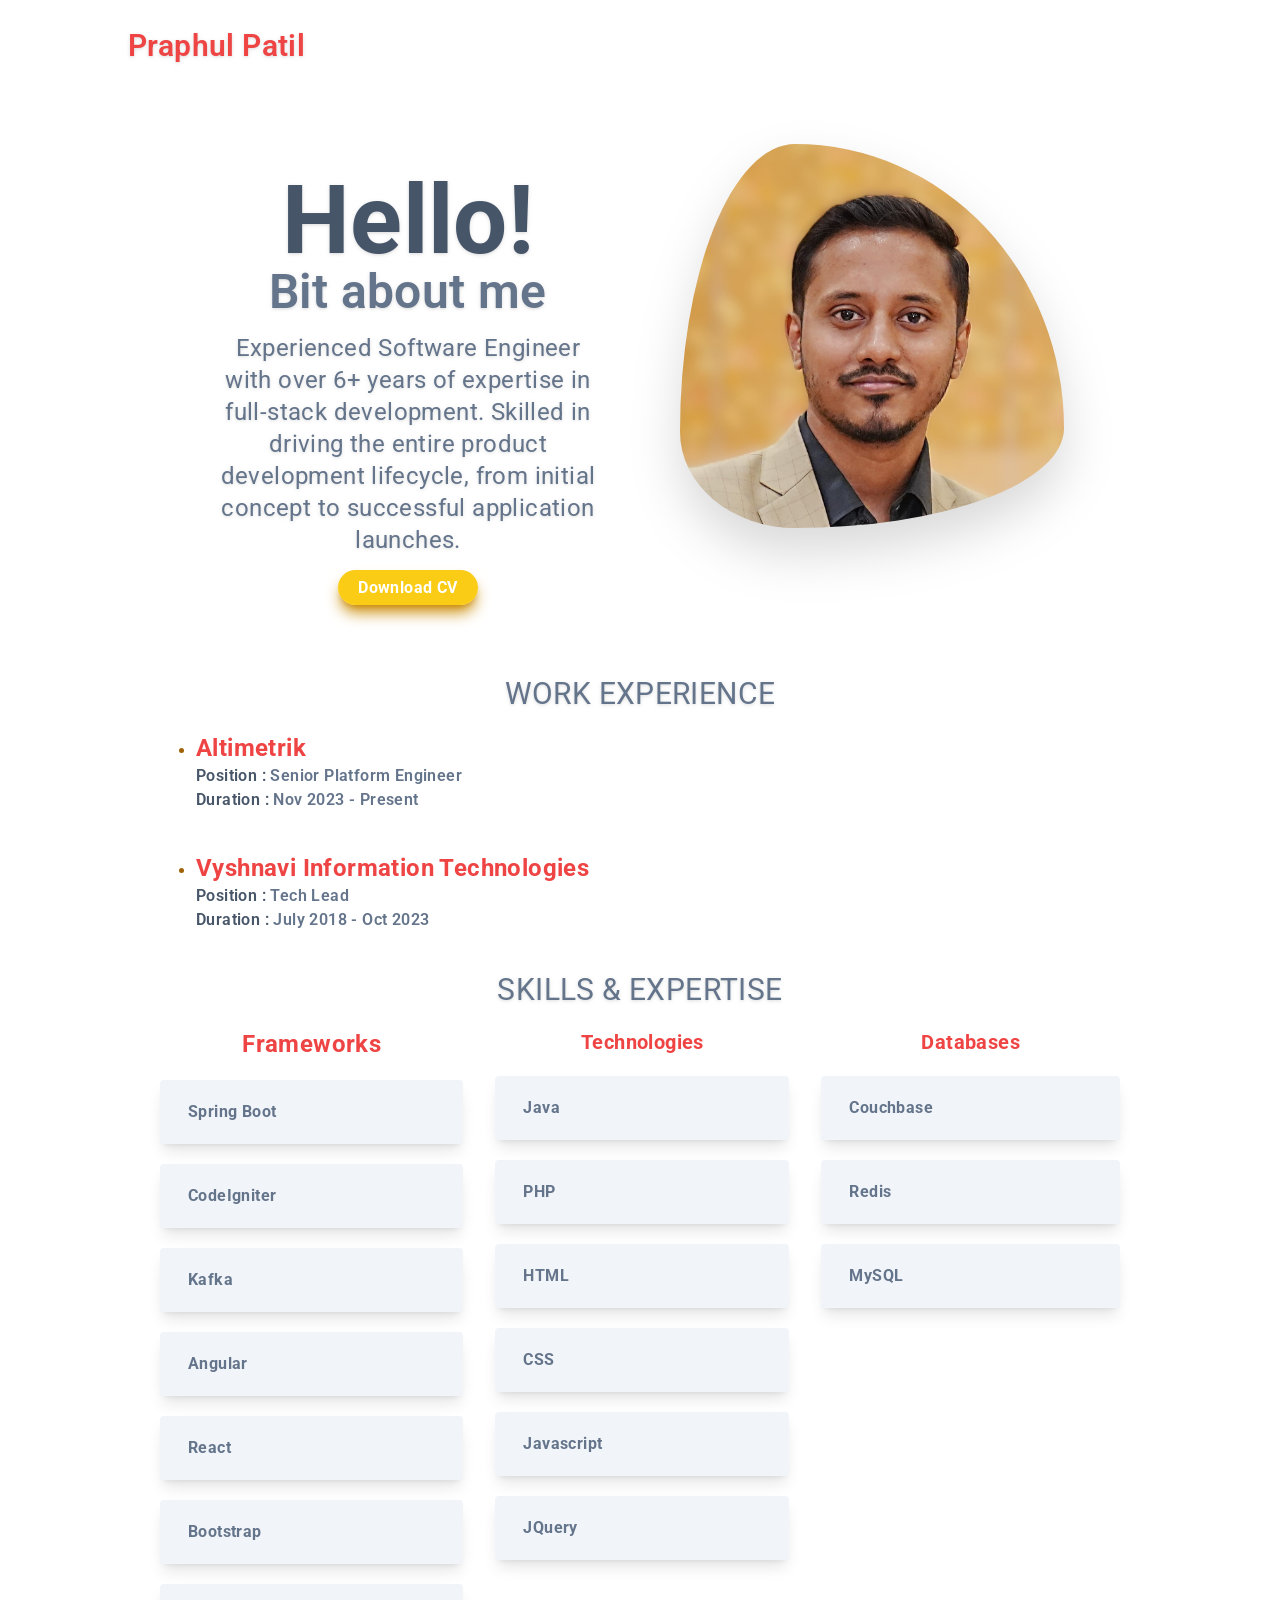
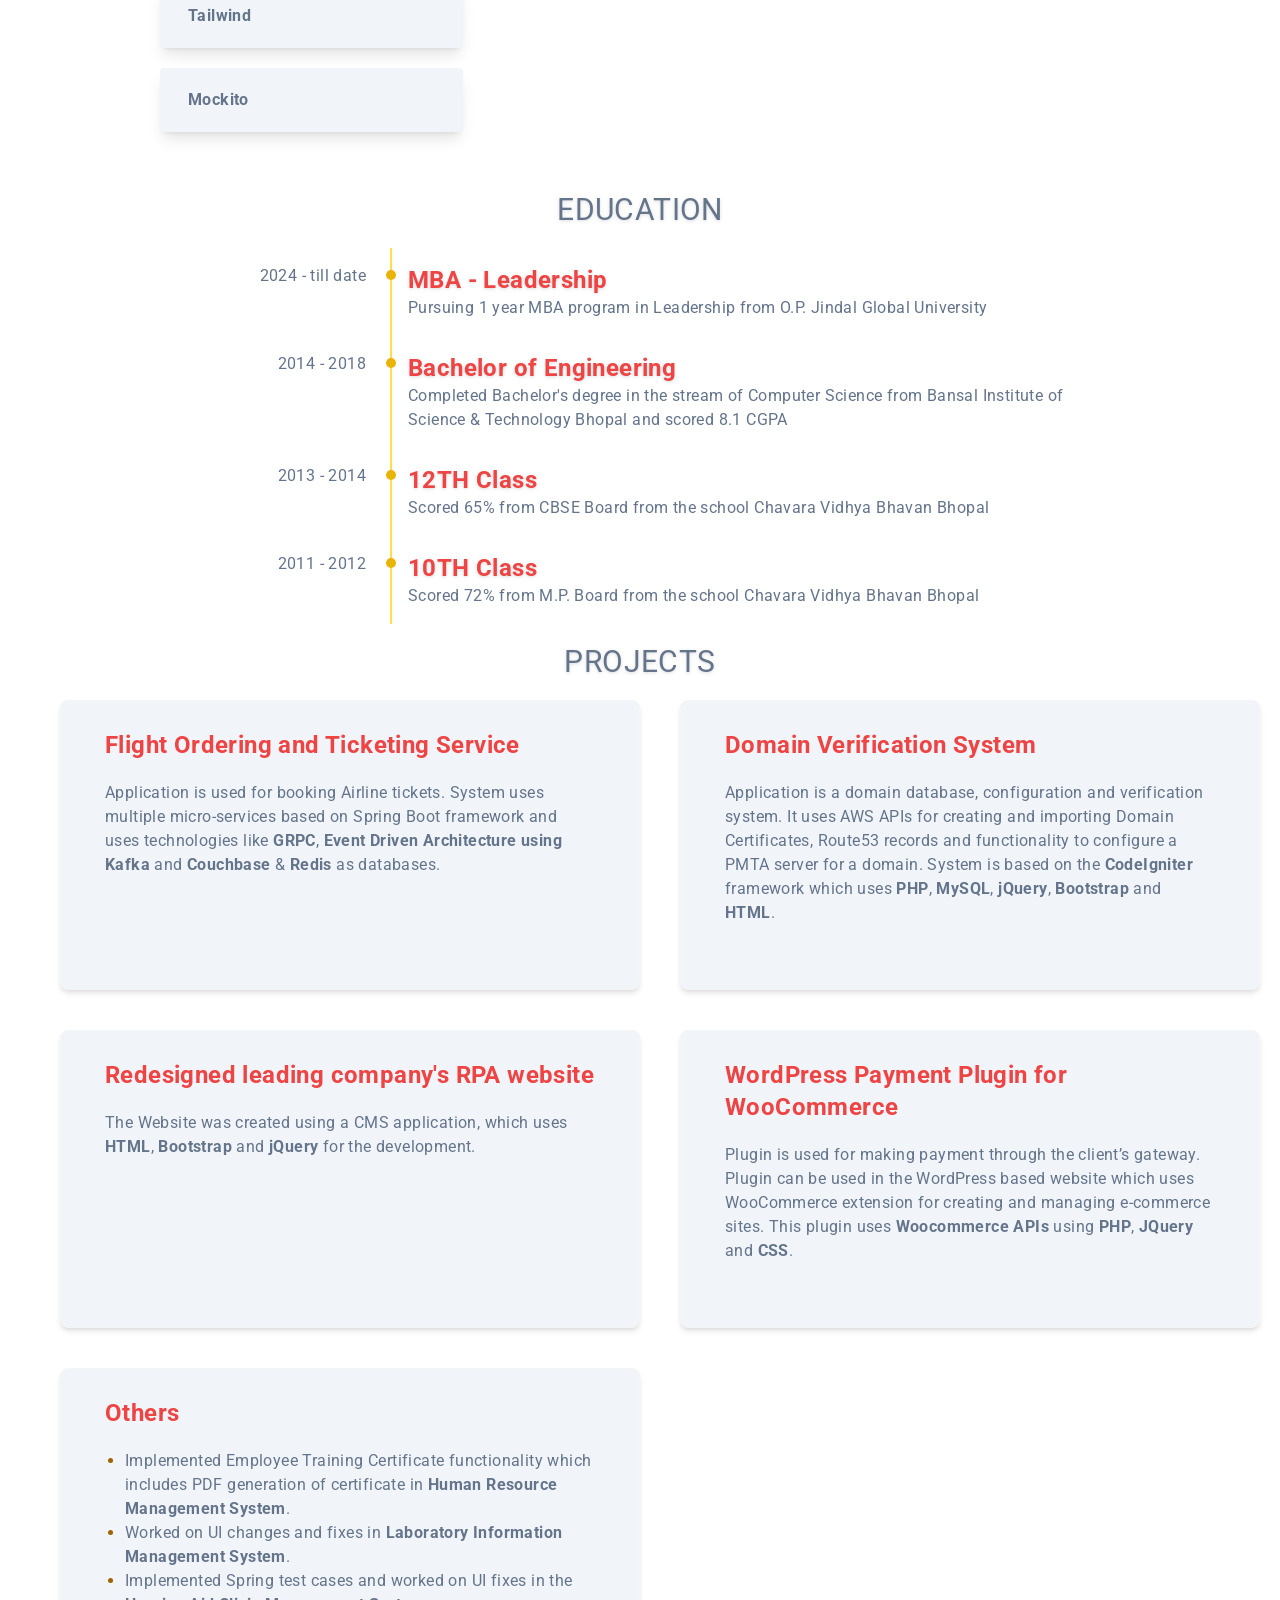
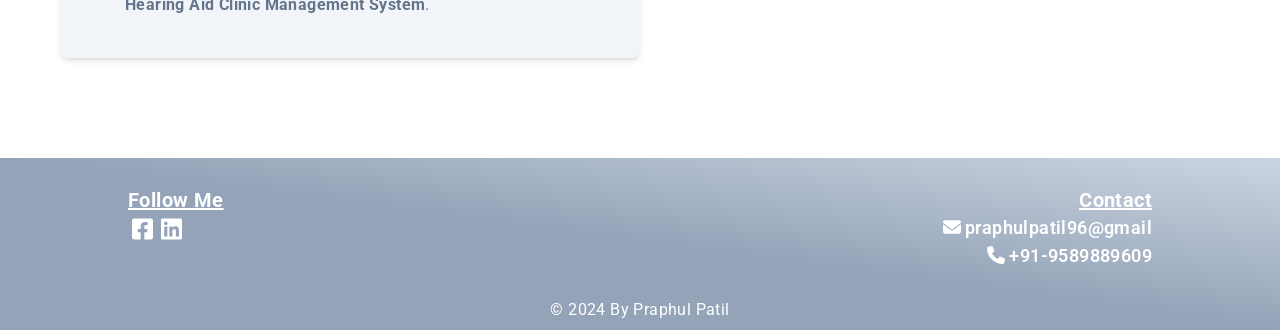
==== index.html @ b2ab025a "Fixed margin issue for mobile view" ====
<!doctype html><html lang="en"><head><meta charset="utf-8"/><link rel="icon" href="./favicon.png"/><meta name="viewport" content="width=device-width,initial-scale=1"/><meta name="theme-color" content="#000000"/><link rel="manifest" href="./manifest.json"/><title>Praphul Patil</title><script defer="defer" src="./static/js/main.c0ad62e7.js"></script><link href="./static/css/main.996a115e.css" rel="stylesheet"></head><body><noscript>You need to enable JavaScript to run this app.</noscript><div id="root"></div></body></html>
---- static/css/main.996a115e.css ----
@import url(https://fonts.googleapis.com/css2?family=Roboto&display=swap);
/*
! tailwindcss v3.0.24 | MIT License | https://tailwindcss.com
*/*,:after,:before{border:0 solid #e5e7eb;box-sizing:border-box}:after,:before{--tw-content:""}html{-webkit-text-size-adjust:100%;font-family:ui-sans-serif,system-ui,-apple-system,BlinkMacSystemFont,Segoe UI,Roboto,Helvetica Neue,Arial,Noto Sans,sans-serif,Apple Color Emoji,Segoe UI Emoji,Segoe UI Symbol,Noto Color Emoji;line-height:1.5;tab-size:4}body{line-height:inherit;margin:0}hr{border-top-width:1px;color:inherit;height:0}abbr:where([title]){-webkit-text-decoration:underline dotted;text-decoration:underline dotted}h1,h2,h3,h4,h5,h6{font-size:inherit;font-weight:inherit}a{color:inherit;text-decoration:inherit}b,strong{font-weight:bolder}code,kbd,pre,samp{font-family:ui-monospace,SFMono-Regular,Menlo,Monaco,Consolas,Liberation Mono,Courier New,monospace;font-size:1em}small{font-size:80%}sub,sup{font-size:75%;line-height:0;position:relative;vertical-align:baseline}sub{bottom:-.25em}sup{top:-.5em}table{border-collapse:collapse;border-color:inherit;text-indent:0}button,input,optgroup,select,textarea{color:inherit;font-family:inherit;font-size:100%;line-height:inherit;margin:0;padding:0}button,select{text-transform:none}[type=button],[type=reset],[type=submit],button{-webkit-appearance:button;background-color:transparent;background-image:none}:-moz-focusring{outline:auto}:-moz-ui-invalid{box-shadow:none}progress{vertical-align:baseline}::-webkit-inner-spin-button,::-webkit-outer-spin-button{height:auto}[type=search]{-webkit-appearance:textfield;outline-offset:-2px}::-webkit-search-decoration{-webkit-appearance:none}::-webkit-file-upload-button{-webkit-appearance:button;font:inherit}summary{display:list-item}blockquote,dd,dl,figure,h1,h2,h3,h4,h5,h6,hr,p,pre{margin:0}fieldset{margin:0}fieldset,legend{padding:0}menu,ol,ul{list-style:none;margin:0;padding:0}textarea{resize:vertical}input::-webkit-input-placeholder,textarea::-webkit-input-placeholder{color:#9ca3af;opacity:1}input:-ms-input-placeholder,textarea:-ms-input-placeholder{color:#9ca3af;opacity:1}input::placeholder,textarea::placeholder{color:#9ca3af;opacity:1}[role=button],button{cursor:pointer}:disabled{cursor:default}audio,canvas,embed,iframe,img,object,svg,video{display:block;vertical-align:middle}img,video{height:auto;max-width:100%}[hidden]{display:none}*,:after,:before{--tw-translate-x:0;--tw-translate-y:0;--tw-rotate:0;--tw-skew-x:0;--tw-skew-y:0;--tw-scale-x:1;--tw-scale-y:1;--tw-pan-x: ;--tw-pan-y: ;--tw-pinch-zoom: ;--tw-scroll-snap-strictness:proximity;--tw-ordinal: ;--tw-slashed-zero: ;--tw-numeric-figure: ;--tw-numeric-spacing: ;--tw-numeric-fraction: ;--tw-ring-inset: ;--tw-ring-offset-width:0px;--tw-ring-offset-color:#fff;--tw-ring-color:rgba(59,130,246,.5);--tw-ring-offset-shadow:0 0 #0000;--tw-ring-shadow:0 0 #0000;--tw-shadow:0 0 #0000;--tw-shadow-colored:0 0 #0000;--tw-blur: ;--tw-brightness: ;--tw-contrast: ;--tw-grayscale: ;--tw-hue-rotate: ;--tw-invert: ;--tw-saturate: ;--tw-sepia: ;--tw-drop-shadow: ;--tw-backdrop-blur: ;--tw-backdrop-brightness: ;--tw-backdrop-contrast: ;--tw-backdrop-grayscale: ;--tw-backdrop-hue-rotate: ;--tw-backdrop-invert: ;--tw-backdrop-opacity: ;--tw-backdrop-saturate: ;--tw-backdrop-sepia: }.card{--tw-drop-shadow:drop-shadow(0 10px 8px rgba(0,0,0,.04)) drop-shadow(0 4px 3px rgba(0,0,0,.1));-webkit-filter:var(--tw-blur) var(--tw-brightness) var(--tw-contrast) var(--tw-grayscale) var(--tw-hue-rotate) var(--tw-invert) var(--tw-saturate) var(--tw-sepia) var(--tw-drop-shadow);filter:var(--tw-blur) var(--tw-brightness) var(--tw-contrast) var(--tw-grayscale) var(--tw-hue-rotate) var(--tw-invert) var(--tw-saturate) var(--tw-sepia) var(--tw-drop-shadow);flex-grow:1;margin-bottom:1.25rem;margin-top:1.25rem;padding:2rem 2.5rem;transition-duration:.15s;transition-property:color,background-color,border-color,fill,stroke,opacity,box-shadow,-webkit-text-decoration-color,-webkit-transform,-webkit-filter,-webkit-backdrop-filter;transition-property:color,background-color,border-color,text-decoration-color,fill,stroke,opacity,box-shadow,transform,filter,backdrop-filter;transition-property:color,background-color,border-color,text-decoration-color,fill,stroke,opacity,box-shadow,transform,filter,backdrop-filter,-webkit-text-decoration-color,-webkit-transform,-webkit-filter,-webkit-backdrop-filter;transition-timing-function:cubic-bezier(.4,0,.2,1)}.card:hover{--tw-scale-x:1.02;--tw-scale-y:1.02;-webkit-transform:translate(var(--tw-translate-x),var(--tw-translate-y)) rotate(var(--tw-rotate)) skewX(var(--tw-skew-x)) skewY(var(--tw-skew-y)) scaleX(var(--tw-scale-x)) scaleY(var(--tw-scale-y));transform:translate(var(--tw-translate-x),var(--tw-translate-y)) rotate(var(--tw-rotate)) skewX(var(--tw-skew-x)) skewY(var(--tw-skew-y)) scaleX(var(--tw-scale-x)) scaleY(var(--tw-scale-y))}@media (min-width:768px){.card{margin-left:1.25rem;margin-right:1.25rem}}.card{border-radius:5%}.card-filled{--tw-gradient-from:#f97316;--tw-gradient-stops:var(--tw-gradient-from),var(--tw-gradient-to,rgba(249,115,22,0));--tw-gradient-to:#fed7aa;background-image:linear-gradient(to top right,var(--tw-gradient-stops))}@supports (color:rgb(0 0 0/0)){.card-filled{--tw-gradient-stops:var(--tw-gradient-from),#fb923c,var(--tw-gradient-to,rgba(251,146,60,0))}}.card .card-title{--tw-text-opacity:1;--tw-drop-shadow:drop-shadow(0 1px 2px rgba(0,0,0,.1)) drop-shadow(0 1px 1px rgba(0,0,0,.06));color:rgb(255 255 255/var(--tw-text-opacity));-webkit-filter:var(--tw-blur) var(--tw-brightness) var(--tw-contrast) var(--tw-grayscale) var(--tw-hue-rotate) var(--tw-invert) var(--tw-saturate) var(--tw-sepia) var(--tw-drop-shadow);filter:var(--tw-blur) var(--tw-brightness) var(--tw-contrast) var(--tw-grayscale) var(--tw-hue-rotate) var(--tw-invert) var(--tw-saturate) var(--tw-sepia) var(--tw-drop-shadow);font-size:1.5rem;line-height:2rem;padding-bottom:.5rem;padding-top:.5rem;text-align:center;-webkit-text-decoration-line:underline;text-decoration-line:underline}.progress{display:grid;grid-template-columns:repeat(3,minmax(0,1fr));margin-bottom:1rem;margin-top:1rem}.progress-bar-title{--tw-text-opacity:1;color:rgb(255 255 255/var(--tw-text-opacity));font-weight:600;grid-column:span 3/span 3}.progress-bar{--tw-bg-opacity:1;--tw-text-opacity:1;background-color:rgb(255 255 255/var(--tw-bg-opacity));color:rgb(255 237 213/var(--tw-text-opacity));grid-column:span 3/span 3}.progress-bar,.progress-bar .bar{border-radius:9999px;height:.25rem}.progress-bar .bar{--tw-bg-opacity:1;background-color:rgb(124 45 18/var(--tw-bg-opacity))}.project-card{--tw-border-opacity:1;--tw-bg-opacity:1;--tw-text-opacity:1;--tw-shadow:0 4px 6px -1px rgba(0,0,0,.1),0 2px 4px -2px rgba(0,0,0,.1);--tw-shadow-colored:0 4px 6px -1px var(--tw-shadow-color),0 2px 4px -2px var(--tw-shadow-color);background-color:rgb(241 245 249/var(--tw-bg-opacity));border-color:rgb(245 245 245/var(--tw-border-opacity));border-radius:.5rem;border-width:1px;box-shadow:0 0 #0000,0 0 #0000,var(--tw-shadow);box-shadow:var(--tw-ring-offset-shadow,0 0 #0000),var(--tw-ring-shadow,0 0 #0000),var(--tw-shadow);color:rgb(239 68 68/var(--tw-text-opacity));display:flex;flex-direction:column;margin:1.25rem 0;padding:1.75rem 1.75rem 2.5rem;width:100%}@media (min-width:768px){.project-card{margin:1.25rem;padding-left:2.75rem;padding-right:2.75rem}}.project-card .card-title{font-size:1.5rem;font-weight:700;line-height:2rem}ul{padding-left:1.25rem}.project-card .card-body{--tw-text-opacity:1;color:rgb(100 116 139/var(--tw-text-opacity));padding-top:1.25rem}.education-card{display:grid;grid-template-columns:repeat(4,minmax(0,1fr))}.education-card .education-duration{--tw-border-opacity:1;--tw-text-opacity:1;border-color:rgb(253 224 71/var(--tw-border-opacity));border-right-width:2px;color:rgb(100 116 139/var(--tw-text-opacity));display:flex;flex-direction:row;padding-bottom:1rem;padding-top:1rem;text-align:right}@media (min-width:768px){.education-card .education-duration{padding-left:1rem;padding-right:1rem}}.education-card .education-details{grid-column:span 3/span 3;padding:1rem}.education-card .education-duration .year{flex-grow:1}.education-card .education-duration .dot{--tw-bg-opacity:1;background-color:rgb(234 179 8/var(--tw-bg-opacity));border-radius:9999px;margin-left:1.25rem;margin-right:-6.5px;margin-top:.375rem}@media (min-width:768px){.education-card .education-duration .dot{margin-right:-22px}}.education-card .education-duration .dot{-webkit-animation:bg-scale-animation .8s linear infinite;animation:bg-scale-animation .8s linear infinite;max-height:10px;max-width:10px;min-height:10px;min-width:10px}.education-card .education-details .education-name{--tw-text-opacity:1;--tw-drop-shadow:drop-shadow(0 1px 2px rgba(0,0,0,.1)) drop-shadow(0 1px 1px rgba(0,0,0,.06));color:rgb(239 68 68/var(--tw-text-opacity));-webkit-filter:var(--tw-blur) var(--tw-brightness) var(--tw-contrast) var(--tw-grayscale) var(--tw-hue-rotate) var(--tw-invert) var(--tw-saturate) var(--tw-sepia) var(--tw-drop-shadow);filter:var(--tw-blur) var(--tw-brightness) var(--tw-contrast) var(--tw-grayscale) var(--tw-hue-rotate) var(--tw-invert) var(--tw-saturate) var(--tw-sepia) var(--tw-drop-shadow);font-size:1.5rem;font-weight:700;line-height:2rem}.education-card .education-details .education-description{--tw-text-opacity:1;color:rgb(100 116 139/var(--tw-text-opacity))}::marker{--tw-text-opacity:1;-webkit-animation:scale-animation .8s linear infinite;animation:scale-animation .8s linear infinite;color:rgb(161 98 7/var(--tw-text-opacity))}.bg-box-1{--tw-bg-opacity:1;--tw-blur:blur(4px);background-color:rgb(254 215 170/var(--tw-bg-opacity));border-radius:9999px;-webkit-filter:var(--tw-blur) var(--tw-brightness) var(--tw-contrast) var(--tw-grayscale) var(--tw-hue-rotate) var(--tw-invert) var(--tw-saturate) var(--tw-sepia) var(--tw-drop-shadow);filter:var(--tw-blur) var(--tw-brightness) var(--tw-contrast) var(--tw-grayscale) var(--tw-hue-rotate) var(--tw-invert) var(--tw-saturate) var(--tw-sepia) var(--tw-drop-shadow);position:absolute;top:24rem;z-index:-10}@media (min-width:768px){.bg-box-1{top:16rem}}.bg-box-1{-webkit-animation:bg-box-animation-horizontal 35s -5s infinite;animation:bg-box-animation-horizontal 35s -5s infinite;height:100px;left:10px;width:100px}.bg-box-2{--tw-bg-opacity:1;--tw-blur:blur(12px);background-color:rgb(254 215 170/var(--tw-bg-opacity));border-radius:9999px;-webkit-filter:var(--tw-blur) var(--tw-brightness) var(--tw-contrast) var(--tw-grayscale) var(--tw-hue-rotate) var(--tw-invert) var(--tw-saturate) var(--tw-sepia) var(--tw-drop-shadow);filter:var(--tw-blur) var(--tw-brightness) var(--tw-contrast) var(--tw-grayscale) var(--tw-hue-rotate) var(--tw-invert) var(--tw-saturate) var(--tw-sepia) var(--tw-drop-shadow);position:absolute;z-index:-10}@media (min-width:768px){.bg-box-2{top:16rem}}.bg-box-2{-webkit-animation:bg-box-animation-vertical 20s -5s infinite;animation:bg-box-animation-vertical 20s -5s infinite;height:200px;right:10px;top:200px;width:200px}.bg-box-3{--tw-bg-opacity:1;--tw-blur:blur(4px);-webkit-animation:bg-box-animation-horizontal 60s -10s infinite;animation:bg-box-animation-horizontal 60s -10s infinite;background-color:rgb(254 215 170/var(--tw-bg-opacity));border-radius:9999px;bottom:30px;-webkit-filter:var(--tw-blur) var(--tw-brightness) var(--tw-contrast) var(--tw-grayscale) var(--tw-hue-rotate) var(--tw-invert) var(--tw-saturate) var(--tw-sepia) var(--tw-drop-shadow);filter:var(--tw-blur) var(--tw-brightness) var(--tw-contrast) var(--tw-grayscale) var(--tw-hue-rotate) var(--tw-invert) var(--tw-saturate) var(--tw-sepia) var(--tw-drop-shadow);height:60px;left:10px;position:absolute;width:60px;z-index:-10}html{font-family:Roboto;letter-spacing:.025em}#home-image-box{-webkit-animation:image-box-animation 15s linear infinite;animation:image-box-animation 15s linear infinite;border-radius:30% 70% 70% 30%/75% 74% 26% 25%}@-webkit-keyframes image-box-animation{10%{border-radius:30% 70% 70% 30%/75% 74% 26% 25%}50%{border-radius:74% 26% 70% 30%/47% 46% 54% 53%}to{border-radius:30% 70% 70% 30%/75% 74% 26% 25%}}@keyframes image-box-animation{10%{border-radius:30% 70% 70% 30%/75% 74% 26% 25%}50%{border-radius:74% 26% 70% 30%/47% 46% 54% 53%}to{border-radius:30% 70% 70% 30%/75% 74% 26% 25%}}@-webkit-keyframes bg-box-animation-horizontal{10%{left:10px}50%{left:50%}to{left:10px}}@keyframes bg-box-animation-horizontal{10%{left:10px}50%{left:50%}to{left:10px}}@-webkit-keyframes bg-box-animation-vertical{10%{top:200px}50%{top:400px}to{top:200px}}@keyframes bg-box-animation-vertical{10%{top:200px}50%{top:400px}to{top:200px}}@-webkit-keyframes scale-animation{10%{--tw-text-opacity:1;color:rgb(254 240 138/var(--tw-text-opacity))}50%{--tw-text-opacity:1;color:rgb(161 98 7/var(--tw-text-opacity))}to{--tw-text-opacity:1;color:rgb(113 63 18/var(--tw-text-opacity))}}@keyframes scale-animation{10%{--tw-text-opacity:1;color:rgb(254 240 138/var(--tw-text-opacity))}50%{--tw-text-opacity:1;color:rgb(161 98 7/var(--tw-text-opacity))}to{--tw-text-opacity:1;color:rgb(113 63 18/var(--tw-text-opacity))}}@-webkit-keyframes bg-scale-animation{10%{--tw-bg-opacity:1;background-color:rgb(254 240 138/var(--tw-bg-opacity))}50%{--tw-bg-opacity:1;background-color:rgb(161 98 7/var(--tw-bg-opacity))}to{--tw-bg-opacity:1;background-color:rgb(113 63 18/var(--tw-bg-opacity))}}@keyframes bg-scale-animation{10%{--tw-bg-opacity:1;background-color:rgb(254 240 138/var(--tw-bg-opacity))}50%{--tw-bg-opacity:1;background-color:rgb(161 98 7/var(--tw-bg-opacity))}to{--tw-bg-opacity:1;background-color:rgb(113 63 18/var(--tw-bg-opacity))}}.loader{display:inline-block;height:60px;margin-right:15px;position:relative;width:60px}.loader div{-webkit-animation:loader 1s cubic-bezier(0,.2,.8,1) infinite;animation:loader 1s cubic-bezier(0,.2,.8,1) infinite;border-radius:50%;opacity:1;position:absolute}.loader div:nth-child(2){-webkit-animation-delay:-.5s;animation-delay:-.5s}@-webkit-keyframes loader{0%{height:0;left:36px;opacity:0;top:36px;width:0}4.9%{height:0;left:36px;opacity:0;top:36px;width:0}5%{height:0;left:36px;opacity:1;top:36px;width:0}to{height:72px;left:0;opacity:0;top:0;width:72px}}@keyframes loader{0%{height:0;left:36px;opacity:0;top:36px;width:0}4.9%{height:0;left:36px;opacity:0;top:36px;width:0}5%{height:0;left:36px;opacity:1;top:36px;width:0}to{height:72px;left:0;opacity:0;top:0;width:72px}}.absolute{position:absolute}.z-10{z-index:10}.order-first{order:-9999}.float-right{float:right}.my-5{margin-bottom:1.25rem;margin-top:1.25rem}.mx-auto{margin-left:auto;margin-right:auto}.mx-4{margin-left:1rem;margin-right:1rem}.mt-20{margin-top:5rem}.mb-5{margin-bottom:1.25rem}.mt-4{margin-top:1rem}.mt-5{margin-top:1.25rem}.mb-2{margin-bottom:.5rem}.mt-10{margin-top:2.5rem}.mt-1{margin-top:.25rem}.inline-block{display:inline-block}.flex{display:flex}.grid{display:grid}.hidden{display:none}.aspect-square{aspect-ratio:1/1}.h-screen{height:100vh}.h-6{height:1.5rem}.h-80{height:20rem}.min-h-screen{min-height:100vh}.w-screen{width:100vw}.w-full{width:100%}.w-6{width:1.5rem}.w-96{width:24rem}.grow{flex-grow:1}.list-disc{list-style-type:disc}.grid-cols-2{grid-template-columns:repeat(2,minmax(0,1fr))}.grid-cols-1{grid-template-columns:repeat(1,minmax(0,1fr))}.flex-col{flex-direction:column}.flex-wrap{flex-wrap:wrap}.justify-between{justify-content:space-between}.self-center{align-self:center}.justify-self-end{justify-self:end}.whitespace-nowrap{white-space:nowrap}.rounded-full{border-radius:9999px}.border-4{border-width:4px}.border-red-500{--tw-border-opacity:1;border-color:rgb(239 68 68/var(--tw-border-opacity))}.border-orange-500{--tw-border-opacity:1;border-color:rgb(249 115 22/var(--tw-border-opacity))}.bg-white{--tw-bg-opacity:1;background-color:rgb(255 255 255/var(--tw-bg-opacity))}.bg-yellow-400{--tw-bg-opacity:1;background-color:rgb(250 204 21/var(--tw-bg-opacity))}.bg-gradient-to-tr{background-image:linear-gradient(to top right,var(--tw-gradient-stops))}.from-slate-400{--tw-gradient-from:#94a3b8;--tw-gradient-stops:var(--tw-gradient-from),var(--tw-gradient-to,rgba(148,163,184,0))}.from-orange-400{--tw-gradient-from:#fb923c;--tw-gradient-stops:var(--tw-gradient-from),var(--tw-gradient-to,rgba(251,146,60,0))}.via-slate-400{--tw-gradient-stops:var(--tw-gradient-from),#94a3b8,var(--tw-gradient-to,rgba(148,163,184,0))}.via-orange-300{--tw-gradient-stops:var(--tw-gradient-from),#fdba74,var(--tw-gradient-to,hsla(31,97%,72%,0))}.to-slate-300{--tw-gradient-to:#cbd5e1}.to-orange-100{--tw-gradient-to:#ffedd5}.px-10{padding-left:2.5rem;padding-right:2.5rem}.py-7{padding-bottom:1.75rem;padding-top:1.75rem}.px-1{padding-left:.25rem;padding-right:.25rem}.py-12{padding-bottom:3rem;padding-top:3rem}.py-2{padding-bottom:.5rem;padding-top:.5rem}.px-5{padding-left:1.25rem;padding-right:1.25rem}.px-16{padding-left:4rem;padding-right:4rem}.pt-24{padding-top:6rem}.pt-40{padding-top:10rem}.pb-2{padding-bottom:.5rem}.text-center{text-align:center}.text-right{text-align:right}.text-5xl{font-size:3rem;line-height:1}.text-xl{font-size:1.25rem}.text-lg,.text-xl{line-height:1.75rem}.text-lg{font-size:1.125rem}.text-2xl{font-size:1.5rem;line-height:2rem}.text-3xl{font-size:1.875rem;line-height:2.25rem}.text-7xl{font-size:4.5rem;line-height:1}.font-bold{font-weight:700}.font-semibold{font-weight:600}.text-red-500{--tw-text-opacity:1;color:rgb(239 68 68/var(--tw-text-opacity))}.text-white{--tw-text-opacity:1;color:rgb(255 255 255/var(--tw-text-opacity))}.text-slate-600{--tw-text-opacity:1;color:rgb(71 85 105/var(--tw-text-opacity))}.text-slate-500{--tw-text-opacity:1;color:rgb(100 116 139/var(--tw-text-opacity))}.text-orange-500{--tw-text-opacity:1;color:rgb(249 115 22/var(--tw-text-opacity))}.text-yellow-400{--tw-text-opacity:1;color:rgb(250 204 21/var(--tw-text-opacity))}.underline{-webkit-text-decoration-line:underline;text-decoration-line:underline}.shadow-lg{--tw-shadow:0 10px 15px -3px rgba(0,0,0,.1),0 4px 6px -4px rgba(0,0,0,.1);--tw-shadow-colored:0 10px 15px -3px var(--tw-shadow-color),0 4px 6px -4px var(--tw-shadow-color);box-shadow:0 0 #0000,0 0 #0000,var(--tw-shadow);box-shadow:var(--tw-ring-offset-shadow,0 0 #0000),var(--tw-ring-shadow,0 0 #0000),var(--tw-shadow)}.shadow-yellow-600{--tw-shadow-color:#ca8a04;--tw-shadow:var(--tw-shadow-colored)}.drop-shadow{--tw-drop-shadow:drop-shadow(0 1px 2px rgba(0,0,0,.1)) drop-shadow(0 1px 1px rgba(0,0,0,.06))}.drop-shadow,.drop-shadow-2xl{-webkit-filter:var(--tw-blur) var(--tw-brightness) var(--tw-contrast) var(--tw-grayscale) var(--tw-hue-rotate) var(--tw-invert) var(--tw-saturate) var(--tw-sepia) var(--tw-drop-shadow);filter:var(--tw-blur) var(--tw-brightness) var(--tw-contrast) var(--tw-grayscale) var(--tw-hue-rotate) var(--tw-invert) var(--tw-saturate) var(--tw-sepia) var(--tw-drop-shadow)}.drop-shadow-2xl{--tw-drop-shadow:drop-shadow(0 25px 25px rgba(0,0,0,.15))}.expertise{--tw-bg-opacity:1;--tw-text-opacity:1;--tw-shadow:0 10px 15px -3px rgba(0,0,0,.1),0 4px 6px -4px rgba(0,0,0,.1);--tw-shadow-colored:0 10px 15px -3px var(--tw-shadow-color),0 4px 6px -4px var(--tw-shadow-color);background-color:rgb(241 245 249/var(--tw-bg-opacity));border-radius:.25rem;box-shadow:0 0 #0000,0 0 #0000,var(--tw-shadow);box-shadow:var(--tw-ring-offset-shadow,0 0 #0000),var(--tw-ring-shadow,0 0 #0000),var(--tw-shadow);color:rgb(100 116 139/var(--tw-text-opacity));font-weight:700;margin-bottom:1.25rem;margin-top:1.25rem;padding:1.25rem 1.75rem;transition-duration:.1s;transition-property:color,background-color,border-color,fill,stroke,opacity,box-shadow,-webkit-text-decoration-color,-webkit-transform,-webkit-filter,-webkit-backdrop-filter;transition-property:color,background-color,border-color,text-decoration-color,fill,stroke,opacity,box-shadow,transform,filter,backdrop-filter;transition-property:color,background-color,border-color,text-decoration-color,fill,stroke,opacity,box-shadow,transform,filter,backdrop-filter,-webkit-text-decoration-color,-webkit-transform,-webkit-filter,-webkit-backdrop-filter;transition-timing-function:cubic-bezier(.4,0,.2,1);width:100%}.expertise:hover{--tw-scale-x:1.02;--tw-scale-y:1.02}.expertise:hover,.hover\:scale-95:hover{-webkit-transform:translate(var(--tw-translate-x),var(--tw-translate-y)) rotate(var(--tw-rotate)) skewX(var(--tw-skew-x)) skewY(var(--tw-skew-y)) scaleX(var(--tw-scale-x)) scaleY(var(--tw-scale-y));transform:translate(var(--tw-translate-x),var(--tw-translate-y)) rotate(var(--tw-rotate)) skewX(var(--tw-skew-x)) skewY(var(--tw-skew-y)) scaleX(var(--tw-scale-x)) scaleY(var(--tw-scale-y))}.hover\:scale-95:hover{--tw-scale-x:.95;--tw-scale-y:.95}.hover\:bg-yellow-300:hover{--tw-bg-opacity:1;background-color:rgb(253 224 71/var(--tw-bg-opacity))}.hover\:shadow-md:hover{--tw-shadow:0 4px 6px -1px rgba(0,0,0,.1),0 2px 4px -2px rgba(0,0,0,.1);--tw-shadow-colored:0 4px 6px -1px var(--tw-shadow-color),0 2px 4px -2px var(--tw-shadow-color);box-shadow:0 0 #0000,0 0 #0000,var(--tw-shadow);box-shadow:var(--tw-ring-offset-shadow,0 0 #0000),var(--tw-ring-shadow,0 0 #0000),var(--tw-shadow)}@media (min-width:768px){.md\:order-last{order:9999}.md\:mx-4{margin-left:1rem;margin-right:1rem}.md\:mb-0{margin-bottom:0}.md\:flex{display:flex}.md\:hidden{display:none}.md\:h-96{height:24rem}.md\:w-96{width:24rem}.md\:grid-cols-2{grid-template-columns:repeat(2,minmax(0,1fr))}.md\:flex-row{flex-direction:row}.md\:bg-transparent{background-color:transparent}.md\:px-32{padding-left:8rem;padding-right:8rem}.md\:px-10{padding-left:2.5rem;padding-right:2.5rem}.md\:px-44{padding-left:11rem;padding-right:11rem}.md\:px-36{padding-left:9rem;padding-right:9rem}.md\:text-left{text-align:left}.md\:text-right{text-align:right}.md\:text-7xl{font-size:4.5rem;line-height:1}.md\:text-8xl{font-size:6rem;line-height:1}.md\:text-2xl{font-size:1.5rem;line-height:2rem}}@media (min-width:1024px){.lg\:grid-cols-2{grid-template-columns:repeat(2,minmax(0,1fr))}.lg\:flex-row{flex-direction:row}.lg\:gap-x-10{-webkit-column-gap:2.5rem;column-gap:2.5rem}.lg\:px-44{padding-left:11rem;padding-right:11rem}}
/*# sourceMappingURL=main.996a115e.css.map*/
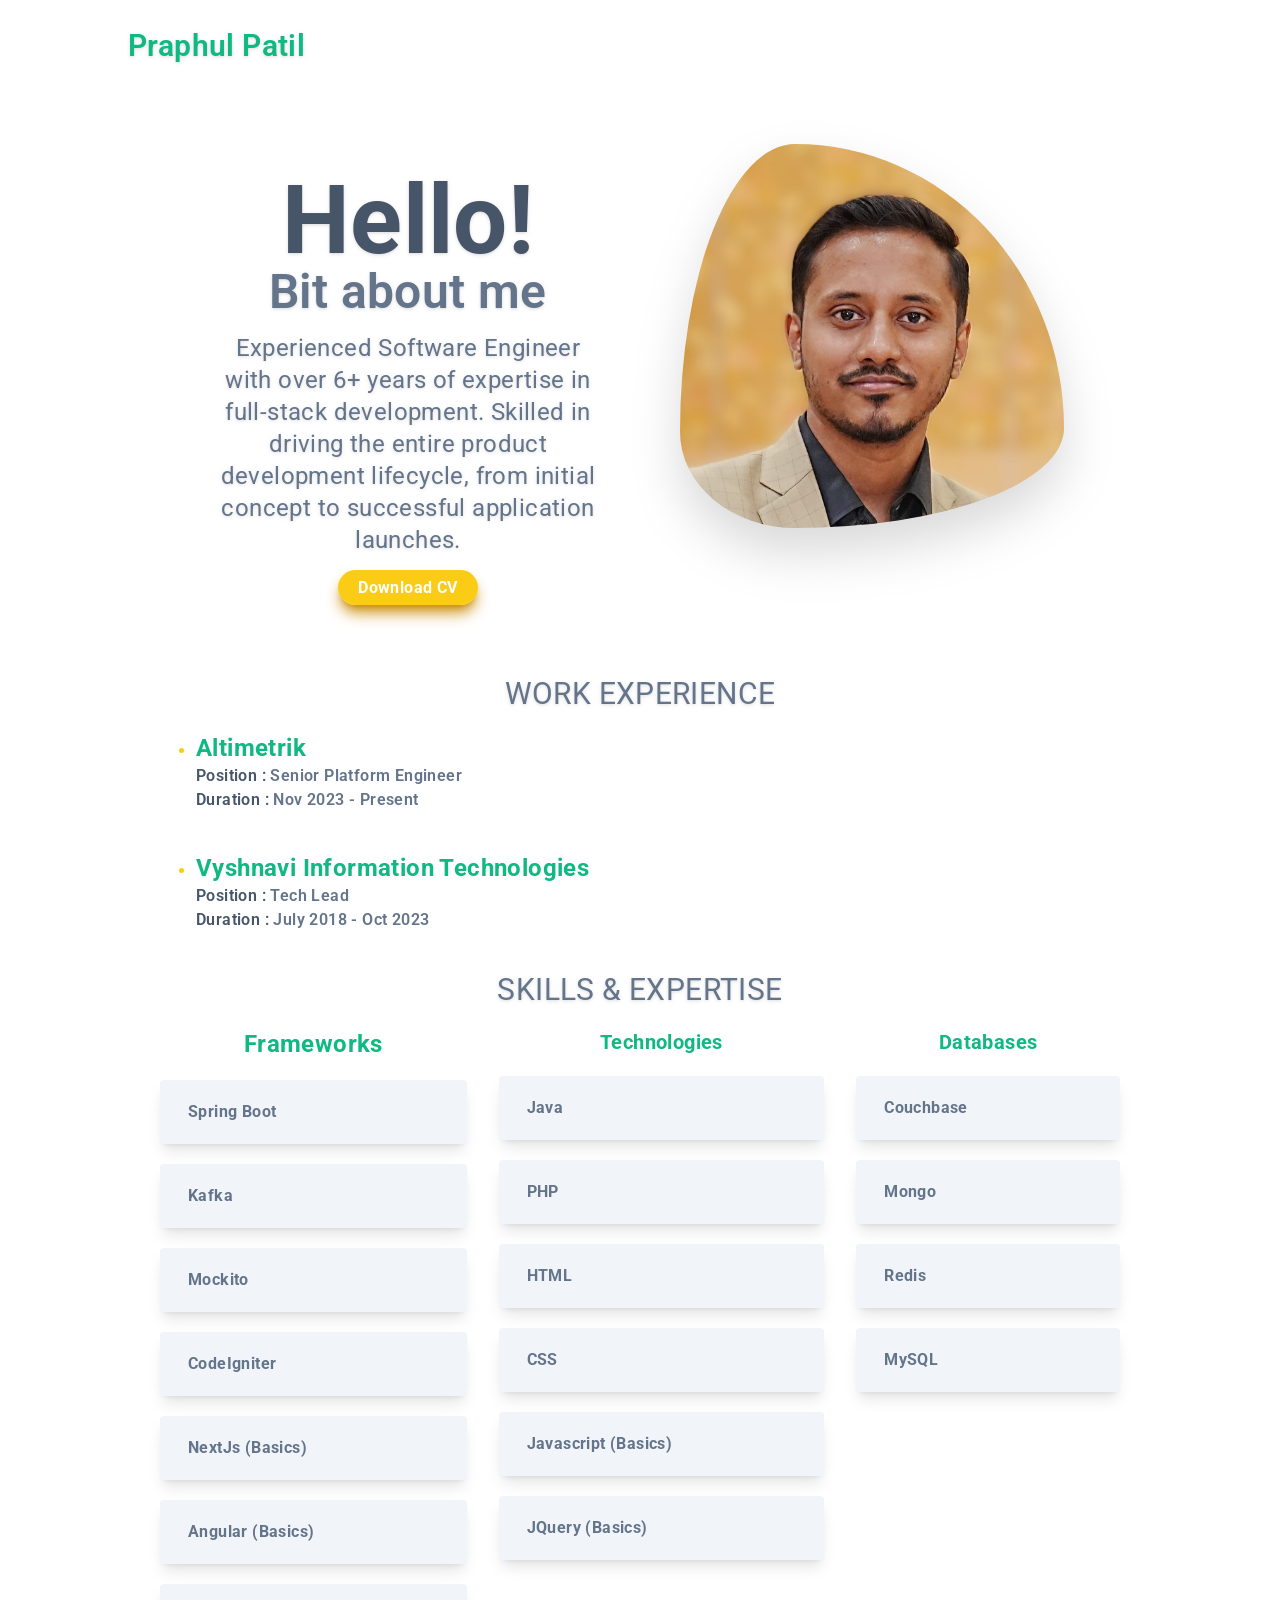
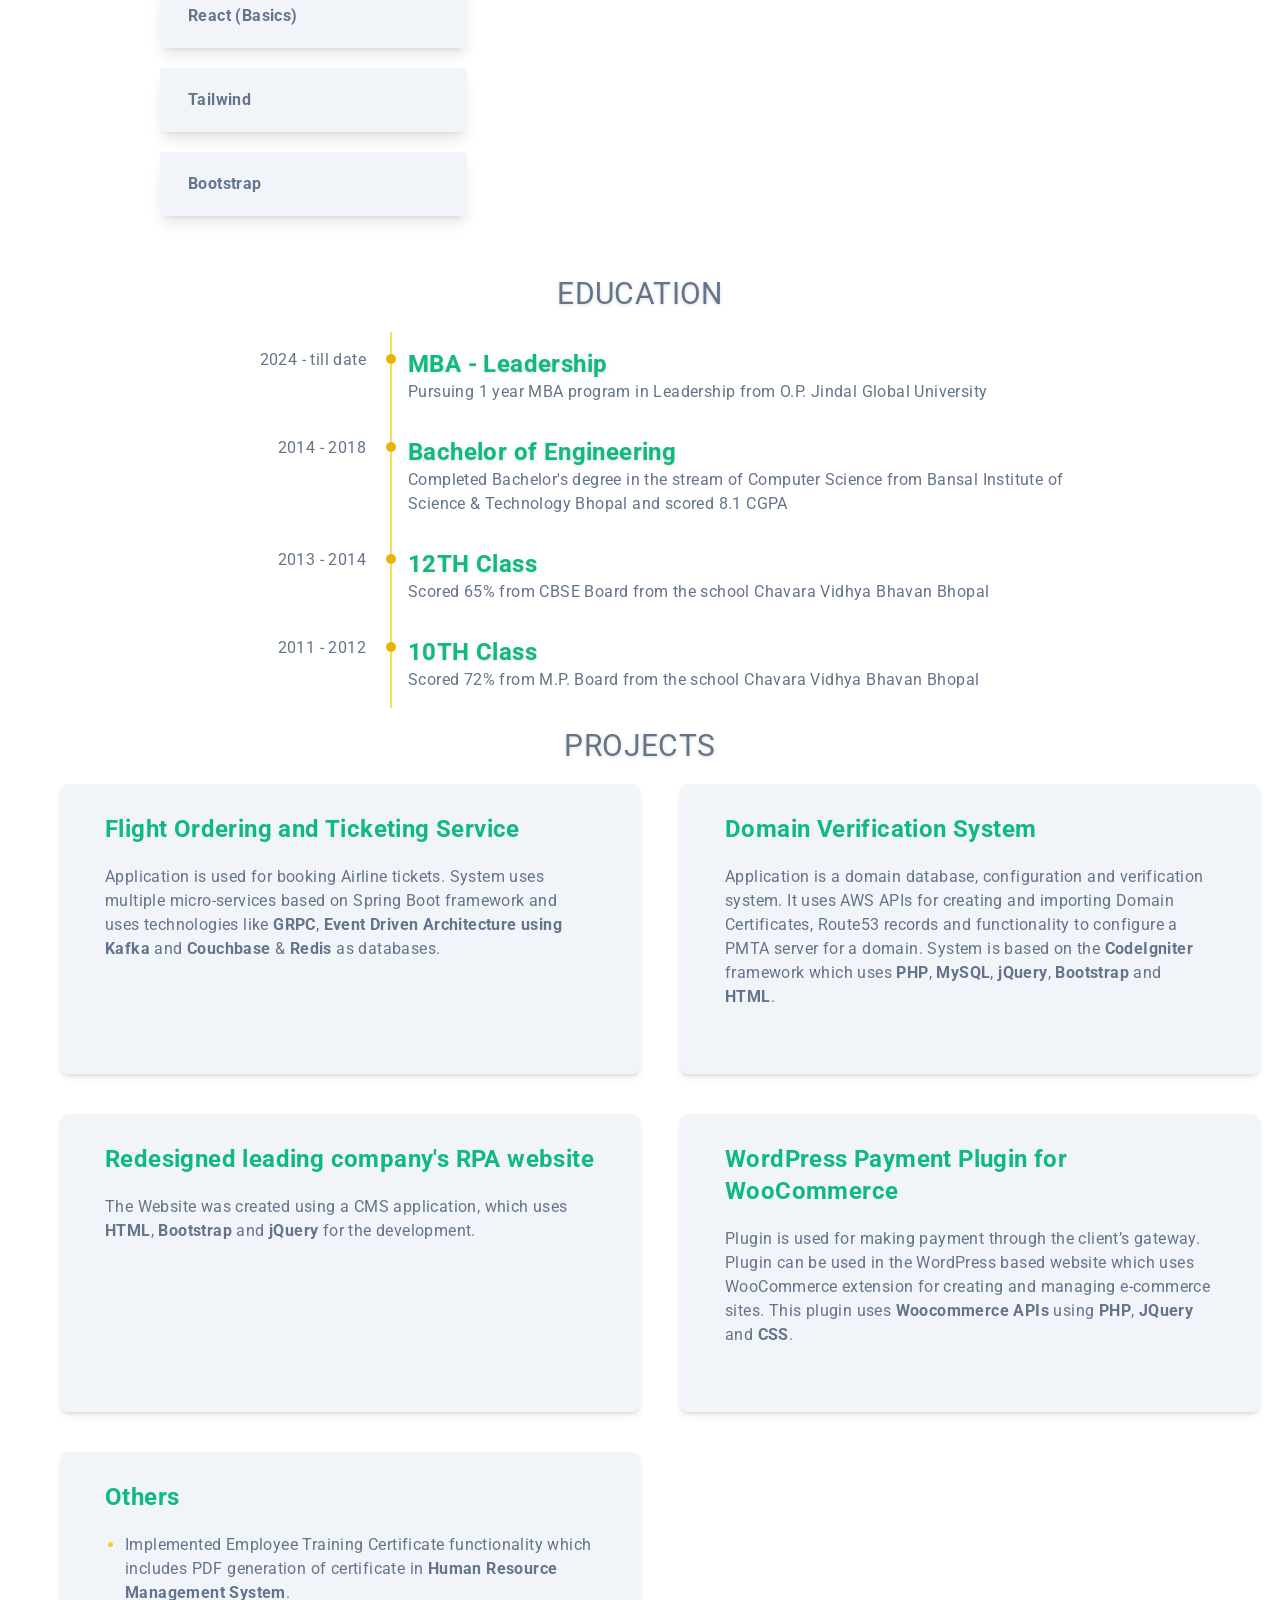
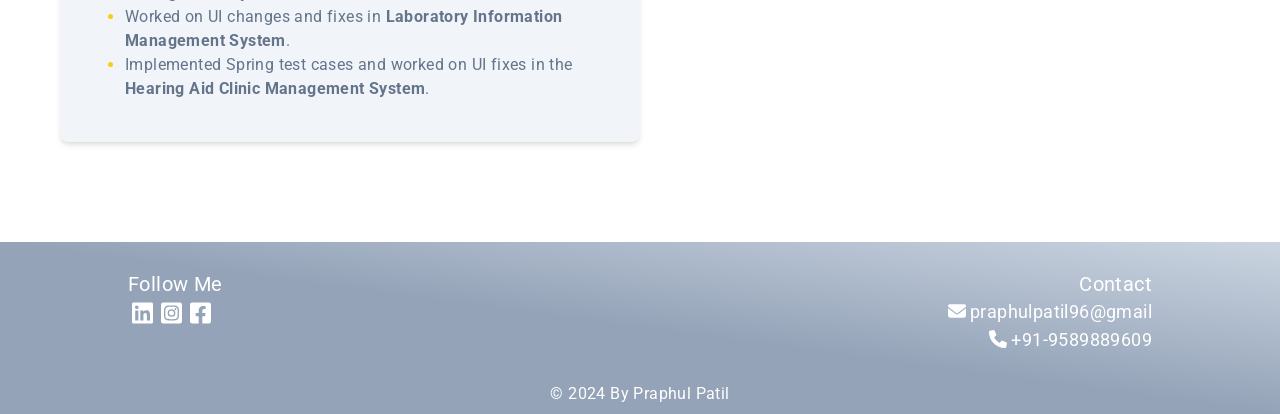
==== commit ad21dd72: "UI Enhancements" ====
--- a/index.html
+++ b/index.html
@@ -1 +1 @@
-<!doctype html><html lang="en"><head><meta charset="utf-8"/><link rel="icon" href="./favicon.png"/><meta name="viewport" content="width=device-width,initial-scale=1"/><meta name="theme-color" content="#000000"/><link rel="manifest" href="./manifest.json"/><title>Praphul Patil</title><script defer="defer" src="./static/js/main.c0ad62e7.js"></script><link href="./static/css/main.996a115e.css" rel="stylesheet"></head><body><noscript>You need to enable JavaScript to run this app.</noscript><div id="root"></div></body></html>+<!doctype html><html lang="en"><head><meta charset="utf-8"/><link rel="icon" href="./favicon.png"/><meta name="viewport" content="width=device-width,initial-scale=1"/><meta name="theme-color" content="#000000"/><link rel="manifest" href="./manifest.json"/><title>Praphul Patil</title><script defer="defer" src="./static/js/main.26a8b9ed.js"></script><link href="./static/css/main.f1b8203e.css" rel="stylesheet"></head><body><noscript>You need to enable JavaScript to run this app.</noscript><div id="root"></div></body></html>
--- a/static/css/main.f1b8203e.css
+++ b/static/css/main.f1b8203e.css
@@ -0,0 +1,5 @@
+@import url(https://fonts.googleapis.com/css2?family=Roboto&display=swap);
+/*
+! tailwindcss v3.0.24 | MIT License | https://tailwindcss.com
+*/*,:after,:before{border:0 solid #e5e7eb;box-sizing:border-box}:after,:before{--tw-content:""}html{-webkit-text-size-adjust:100%;font-family:ui-sans-serif,system-ui,-apple-system,BlinkMacSystemFont,Segoe UI,Roboto,Helvetica Neue,Arial,Noto Sans,sans-serif,Apple Color Emoji,Segoe UI Emoji,Segoe UI Symbol,Noto Color Emoji;line-height:1.5;tab-size:4}body{line-height:inherit;margin:0}hr{border-top-width:1px;color:inherit;height:0}abbr:where([title]){-webkit-text-decoration:underline dotted;text-decoration:underline dotted}h1,h2,h3,h4,h5,h6{font-size:inherit;font-weight:inherit}a{color:inherit;text-decoration:inherit}b,strong{font-weight:bolder}code,kbd,pre,samp{font-family:ui-monospace,SFMono-Regular,Menlo,Monaco,Consolas,Liberation Mono,Courier New,monospace;font-size:1em}small{font-size:80%}sub,sup{font-size:75%;line-height:0;position:relative;vertical-align:baseline}sub{bottom:-.25em}sup{top:-.5em}table{border-collapse:collapse;border-color:inherit;text-indent:0}button,input,optgroup,select,textarea{color:inherit;font-family:inherit;font-size:100%;line-height:inherit;margin:0;padding:0}button,select{text-transform:none}[type=button],[type=reset],[type=submit],button{-webkit-appearance:button;background-color:transparent;background-image:none}:-moz-focusring{outline:auto}:-moz-ui-invalid{box-shadow:none}progress{vertical-align:baseline}::-webkit-inner-spin-button,::-webkit-outer-spin-button{height:auto}[type=search]{-webkit-appearance:textfield;outline-offset:-2px}::-webkit-search-decoration{-webkit-appearance:none}::-webkit-file-upload-button{-webkit-appearance:button;font:inherit}summary{display:list-item}blockquote,dd,dl,figure,h1,h2,h3,h4,h5,h6,hr,p,pre{margin:0}fieldset{margin:0}fieldset,legend{padding:0}menu,ol,ul{list-style:none;margin:0;padding:0}textarea{resize:vertical}input::-webkit-input-placeholder,textarea::-webkit-input-placeholder{color:#9ca3af;opacity:1}input:-ms-input-placeholder,textarea:-ms-input-placeholder{color:#9ca3af;opacity:1}input::placeholder,textarea::placeholder{color:#9ca3af;opacity:1}[role=button],button{cursor:pointer}:disabled{cursor:default}audio,canvas,embed,iframe,img,object,svg,video{display:block;vertical-align:middle}img,video{height:auto;max-width:100%}[hidden]{display:none}*,:after,:before{--tw-translate-x:0;--tw-translate-y:0;--tw-rotate:0;--tw-skew-x:0;--tw-skew-y:0;--tw-scale-x:1;--tw-scale-y:1;--tw-pan-x: ;--tw-pan-y: ;--tw-pinch-zoom: ;--tw-scroll-snap-strictness:proximity;--tw-ordinal: ;--tw-slashed-zero: ;--tw-numeric-figure: ;--tw-numeric-spacing: ;--tw-numeric-fraction: ;--tw-ring-inset: ;--tw-ring-offset-width:0px;--tw-ring-offset-color:#fff;--tw-ring-color:rgba(59,130,246,.5);--tw-ring-offset-shadow:0 0 #0000;--tw-ring-shadow:0 0 #0000;--tw-shadow:0 0 #0000;--tw-shadow-colored:0 0 #0000;--tw-blur: ;--tw-brightness: ;--tw-contrast: ;--tw-grayscale: ;--tw-hue-rotate: ;--tw-invert: ;--tw-saturate: ;--tw-sepia: ;--tw-drop-shadow: ;--tw-backdrop-blur: ;--tw-backdrop-brightness: ;--tw-backdrop-contrast: ;--tw-backdrop-grayscale: ;--tw-backdrop-hue-rotate: ;--tw-backdrop-invert: ;--tw-backdrop-opacity: ;--tw-backdrop-saturate: ;--tw-backdrop-sepia: }.card{--tw-drop-shadow:drop-shadow(0 10px 8px rgba(0,0,0,.04)) drop-shadow(0 4px 3px rgba(0,0,0,.1));-webkit-filter:var(--tw-blur) var(--tw-brightness) var(--tw-contrast) var(--tw-grayscale) var(--tw-hue-rotate) var(--tw-invert) var(--tw-saturate) var(--tw-sepia) var(--tw-drop-shadow);filter:var(--tw-blur) var(--tw-brightness) var(--tw-contrast) var(--tw-grayscale) var(--tw-hue-rotate) var(--tw-invert) var(--tw-saturate) var(--tw-sepia) var(--tw-drop-shadow);flex-grow:1;margin-bottom:1.25rem;margin-top:1.25rem;padding:2rem 2.5rem;transition-duration:.15s;transition-property:color,background-color,border-color,fill,stroke,opacity,box-shadow,-webkit-text-decoration-color,-webkit-transform,-webkit-filter,-webkit-backdrop-filter;transition-property:color,background-color,border-color,text-decoration-color,fill,stroke,opacity,box-shadow,transform,filter,backdrop-filter;transition-property:color,background-color,border-color,text-decoration-color,fill,stroke,opacity,box-shadow,transform,filter,backdrop-filter,-webkit-text-decoration-color,-webkit-transform,-webkit-filter,-webkit-backdrop-filter;transition-timing-function:cubic-bezier(.4,0,.2,1)}.card:hover{--tw-scale-x:1.02;--tw-scale-y:1.02;-webkit-transform:translate(var(--tw-translate-x),var(--tw-translate-y)) rotate(var(--tw-rotate)) skewX(var(--tw-skew-x)) skewY(var(--tw-skew-y)) scaleX(var(--tw-scale-x)) scaleY(var(--tw-scale-y));transform:translate(var(--tw-translate-x),var(--tw-translate-y)) rotate(var(--tw-rotate)) skewX(var(--tw-skew-x)) skewY(var(--tw-skew-y)) scaleX(var(--tw-scale-x)) scaleY(var(--tw-scale-y))}@media (min-width:768px){.card{margin-left:1.25rem;margin-right:1.25rem}}.card{border-radius:5%}.card-filled{--tw-gradient-from:#f97316;--tw-gradient-stops:var(--tw-gradient-from),var(--tw-gradient-to,rgba(249,115,22,0));--tw-gradient-to:#fed7aa;background-image:linear-gradient(to top right,var(--tw-gradient-stops))}@supports (color:rgb(0 0 0/0)){.card-filled{--tw-gradient-stops:var(--tw-gradient-from),#fb923c,var(--tw-gradient-to,rgba(251,146,60,0))}}.card .card-title{--tw-text-opacity:1;--tw-drop-shadow:drop-shadow(0 1px 2px rgba(0,0,0,.1)) drop-shadow(0 1px 1px rgba(0,0,0,.06));color:rgb(255 255 255/var(--tw-text-opacity));-webkit-filter:var(--tw-blur) var(--tw-brightness) var(--tw-contrast) var(--tw-grayscale) var(--tw-hue-rotate) var(--tw-invert) var(--tw-saturate) var(--tw-sepia) var(--tw-drop-shadow);filter:var(--tw-blur) var(--tw-brightness) var(--tw-contrast) var(--tw-grayscale) var(--tw-hue-rotate) var(--tw-invert) var(--tw-saturate) var(--tw-sepia) var(--tw-drop-shadow);font-size:1.5rem;line-height:2rem;padding-bottom:.5rem;padding-top:.5rem;text-align:center;-webkit-text-decoration-line:underline;text-decoration-line:underline}.progress{display:grid;grid-template-columns:repeat(3,minmax(0,1fr));margin-bottom:1rem;margin-top:1rem}.progress-bar-title{--tw-text-opacity:1;color:rgb(255 255 255/var(--tw-text-opacity));font-weight:600;grid-column:span 3/span 3}.progress-bar{--tw-bg-opacity:1;--tw-text-opacity:1;background-color:rgb(255 255 255/var(--tw-bg-opacity));color:rgb(255 237 213/var(--tw-text-opacity));grid-column:span 3/span 3}.progress-bar,.progress-bar .bar{border-radius:9999px;height:.25rem}.progress-bar .bar{--tw-bg-opacity:1;background-color:rgb(124 45 18/var(--tw-bg-opacity))}.project-card{--tw-border-opacity:1;--tw-bg-opacity:1;--tw-text-opacity:1;--tw-shadow:0 4px 6px -1px rgba(0,0,0,.1),0 2px 4px -2px rgba(0,0,0,.1);--tw-shadow-colored:0 4px 6px -1px var(--tw-shadow-color),0 2px 4px -2px var(--tw-shadow-color);background-color:rgb(241 245 249/var(--tw-bg-opacity));border-color:rgb(245 245 245/var(--tw-border-opacity));border-radius:.5rem;border-width:1px;box-shadow:0 0 #0000,0 0 #0000,var(--tw-shadow);box-shadow:var(--tw-ring-offset-shadow,0 0 #0000),var(--tw-ring-shadow,0 0 #0000),var(--tw-shadow);color:rgb(16 185 129/var(--tw-text-opacity));display:flex;flex-direction:column;margin:1.25rem 0;padding:1.75rem 1.75rem 2.5rem;width:100%}@media (min-width:768px){.project-card{margin:1.25rem;padding-left:2.75rem;padding-right:2.75rem}}.project-card .card-title{font-size:1.5rem;font-weight:700;line-height:2rem}ul{padding-left:1.25rem}.project-card .card-body{--tw-text-opacity:1;color:rgb(100 116 139/var(--tw-text-opacity));padding-top:1.25rem}.education-card{display:grid;grid-template-columns:repeat(4,minmax(0,1fr))}.education-card .education-duration{--tw-border-opacity:1;--tw-text-opacity:1;border-color:rgb(253 224 71/var(--tw-border-opacity));border-right-width:2px;color:rgb(100 116 139/var(--tw-text-opacity));display:flex;flex-direction:row;padding-bottom:1rem;padding-top:1rem;text-align:right}@media (min-width:768px){.education-card .education-duration{padding-left:1rem;padding-right:1rem}}.education-card .education-details{grid-column:span 3/span 3;padding:1rem}.education-card .education-duration .year{flex-grow:1}.education-card .education-duration .dot{--tw-bg-opacity:1;background-color:rgb(234 179 8/var(--tw-bg-opacity));border-radius:9999px;margin-left:1.25rem;margin-right:-6.5px;margin-top:.375rem}@media (min-width:768px){.education-card .education-duration .dot{margin-right:-22px}}.education-card .education-duration .dot{-webkit-animation:bg-scale-animation .8s linear infinite;animation:bg-scale-animation .8s linear infinite;max-height:10px;max-width:10px;min-height:10px;min-width:10px}.education-card .education-details .education-name{--tw-text-opacity:1;--tw-drop-shadow:drop-shadow(0 1px 2px rgba(0,0,0,.1)) drop-shadow(0 1px 1px rgba(0,0,0,.06));color:rgb(16 185 129/var(--tw-text-opacity));-webkit-filter:var(--tw-blur) var(--tw-brightness) var(--tw-contrast) var(--tw-grayscale) var(--tw-hue-rotate) var(--tw-invert) var(--tw-saturate) var(--tw-sepia) var(--tw-drop-shadow);filter:var(--tw-blur) var(--tw-brightness) var(--tw-contrast) var(--tw-grayscale) var(--tw-hue-rotate) var(--tw-invert) var(--tw-saturate) var(--tw-sepia) var(--tw-drop-shadow);font-size:1.5rem;font-weight:700;line-height:2rem}.education-card .education-details .education-description{--tw-text-opacity:1;color:rgb(100 116 139/var(--tw-text-opacity))}::marker{--tw-text-opacity:1;-webkit-animation:scale-animation .8s linear infinite;animation:scale-animation .8s linear infinite;color:rgb(250 204 21/var(--tw-text-opacity))}.bg-box-1{--tw-bg-opacity:1;--tw-blur:blur(4px);background-color:rgb(254 215 170/var(--tw-bg-opacity));border-radius:9999px;-webkit-filter:var(--tw-blur) var(--tw-brightness) var(--tw-contrast) var(--tw-grayscale) var(--tw-hue-rotate) var(--tw-invert) var(--tw-saturate) var(--tw-sepia) var(--tw-drop-shadow);filter:var(--tw-blur) var(--tw-brightness) var(--tw-contrast) var(--tw-grayscale) var(--tw-hue-rotate) var(--tw-invert) var(--tw-saturate) var(--tw-sepia) var(--tw-drop-shadow);position:absolute;top:24rem;z-index:-10}@media (min-width:768px){.bg-box-1{top:16rem}}.bg-box-1{-webkit-animation:bg-box-animation-horizontal 35s -5s infinite;animation:bg-box-animation-horizontal 35s -5s infinite;height:100px;left:10px;width:100px}.bg-box-2{--tw-bg-opacity:1;--tw-blur:blur(12px);background-color:rgb(254 215 170/var(--tw-bg-opacity));border-radius:9999px;-webkit-filter:var(--tw-blur) var(--tw-brightness) var(--tw-contrast) var(--tw-grayscale) var(--tw-hue-rotate) var(--tw-invert) var(--tw-saturate) var(--tw-sepia) var(--tw-drop-shadow);filter:var(--tw-blur) var(--tw-brightness) var(--tw-contrast) var(--tw-grayscale) var(--tw-hue-rotate) var(--tw-invert) var(--tw-saturate) var(--tw-sepia) var(--tw-drop-shadow);position:absolute;z-index:-10}@media (min-width:768px){.bg-box-2{top:16rem}}.bg-box-2{-webkit-animation:bg-box-animation-vertical 20s -5s infinite;animation:bg-box-animation-vertical 20s -5s infinite;height:200px;right:10px;top:200px;width:200px}.bg-box-3{--tw-bg-opacity:1;--tw-blur:blur(4px);-webkit-animation:bg-box-animation-horizontal 60s -10s infinite;animation:bg-box-animation-horizontal 60s -10s infinite;background-color:rgb(254 215 170/var(--tw-bg-opacity));border-radius:9999px;bottom:30px;-webkit-filter:var(--tw-blur) var(--tw-brightness) var(--tw-contrast) var(--tw-grayscale) var(--tw-hue-rotate) var(--tw-invert) var(--tw-saturate) var(--tw-sepia) var(--tw-drop-shadow);filter:var(--tw-blur) var(--tw-brightness) var(--tw-contrast) var(--tw-grayscale) var(--tw-hue-rotate) var(--tw-invert) var(--tw-saturate) var(--tw-sepia) var(--tw-drop-shadow);height:60px;left:10px;position:absolute;width:60px;z-index:-10}html{font-family:Roboto;letter-spacing:.025em}#home-image-box{-webkit-animation:image-box-animation 15s linear infinite;animation:image-box-animation 15s linear infinite;border-radius:30% 70% 70% 30%/75% 74% 26% 25%}@-webkit-keyframes image-box-animation{10%{border-radius:30% 70% 70% 30%/75% 74% 26% 25%}50%{border-radius:74% 26% 70% 30%/47% 46% 54% 53%}to{border-radius:30% 70% 70% 30%/75% 74% 26% 25%}}@keyframes image-box-animation{10%{border-radius:30% 70% 70% 30%/75% 74% 26% 25%}50%{border-radius:74% 26% 70% 30%/47% 46% 54% 53%}to{border-radius:30% 70% 70% 30%/75% 74% 26% 25%}}@-webkit-keyframes bg-box-animation-horizontal{10%{left:10px}50%{left:50%}to{left:10px}}@keyframes bg-box-animation-horizontal{10%{left:10px}50%{left:50%}to{left:10px}}@-webkit-keyframes bg-box-animation-vertical{10%{top:200px}50%{top:400px}to{top:200px}}@keyframes bg-box-animation-vertical{10%{top:200px}50%{top:400px}to{top:200px}}@-webkit-keyframes scale-animation{10%{--tw-text-opacity:1;color:rgb(254 249 195/var(--tw-text-opacity))}50%{--tw-text-opacity:1;color:rgb(253 224 71/var(--tw-text-opacity))}to{--tw-text-opacity:1;color:rgb(250 204 21/var(--tw-text-opacity))}}@keyframes scale-animation{10%{--tw-text-opacity:1;color:rgb(254 249 195/var(--tw-text-opacity))}50%{--tw-text-opacity:1;color:rgb(253 224 71/var(--tw-text-opacity))}to{--tw-text-opacity:1;color:rgb(250 204 21/var(--tw-text-opacity))}}@-webkit-keyframes bg-scale-animation{10%{--tw-bg-opacity:1;background-color:rgb(254 249 195/var(--tw-bg-opacity))}50%{--tw-bg-opacity:1;background-color:rgb(253 224 71/var(--tw-bg-opacity))}to{--tw-bg-opacity:1;background-color:rgb(250 204 21/var(--tw-bg-opacity))}}@keyframes bg-scale-animation{10%{--tw-bg-opacity:1;background-color:rgb(254 249 195/var(--tw-bg-opacity))}50%{--tw-bg-opacity:1;background-color:rgb(253 224 71/var(--tw-bg-opacity))}to{--tw-bg-opacity:1;background-color:rgb(250 204 21/var(--tw-bg-opacity))}}.loader{display:inline-block;height:60px;margin-right:15px;position:relative;width:60px}.loader div{-webkit-animation:loader 1s cubic-bezier(0,.2,.8,1) infinite;animation:loader 1s cubic-bezier(0,.2,.8,1) infinite;border-radius:50%;opacity:1;position:absolute}.loader div:nth-child(2){-webkit-animation-delay:-.5s;animation-delay:-.5s}@-webkit-keyframes loader{0%{height:0;left:36px;opacity:0;top:36px;width:0}4.9%{height:0;left:36px;opacity:0;top:36px;width:0}5%{height:0;left:36px;opacity:1;top:36px;width:0}to{height:72px;left:0;opacity:0;top:0;width:72px}}@keyframes loader{0%{height:0;left:36px;opacity:0;top:36px;width:0}4.9%{height:0;left:36px;opacity:0;top:36px;width:0}5%{height:0;left:36px;opacity:1;top:36px;width:0}to{height:72px;left:0;opacity:0;top:0;width:72px}}.absolute{position:absolute}.z-10{z-index:10}.order-first{order:-9999}.float-right{float:right}.my-5{margin-bottom:1.25rem;margin-top:1.25rem}.mx-auto{margin-left:auto;margin-right:auto}.mx-4{margin-left:1rem;margin-right:1rem}.mt-20{margin-top:5rem}.mb-5{margin-bottom:1.25rem}.mt-4{margin-top:1rem}.mt-5{margin-top:1.25rem}.mb-2{margin-bottom:.5rem}.mt-10{margin-top:2.5rem}.mt-1{margin-top:.25rem}.inline-block{display:inline-block}.flex{display:flex}.grid{display:grid}.hidden{display:none}.aspect-square{aspect-ratio:1/1}.h-screen{height:100vh}.h-6{height:1.5rem}.h-80{height:20rem}.min-h-screen{min-height:100vh}.w-screen{width:100vw}.w-full{width:100%}.w-6{width:1.5rem}.w-96{width:24rem}.grow{flex-grow:1}.list-disc{list-style-type:disc}.grid-cols-2{grid-template-columns:repeat(2,minmax(0,1fr))}.grid-cols-1{grid-template-columns:repeat(1,minmax(0,1fr))}.flex-col{flex-direction:column}.flex-wrap{flex-wrap:wrap}.justify-between{justify-content:space-between}.self-center{align-self:center}.justify-self-end{justify-self:end}.whitespace-nowrap{white-space:nowrap}.rounded-full{border-radius:9999px}.border-4{border-width:4px}.border-emerald-500{--tw-border-opacity:1;border-color:rgb(16 185 129/var(--tw-border-opacity))}.border-orange-500{--tw-border-opacity:1;border-color:rgb(249 115 22/var(--tw-border-opacity))}.bg-white{--tw-bg-opacity:1;background-color:rgb(255 255 255/var(--tw-bg-opacity))}.bg-yellow-400{--tw-bg-opacity:1;background-color:rgb(250 204 21/var(--tw-bg-opacity))}.bg-gradient-to-tr{background-image:linear-gradient(to top right,var(--tw-gradient-stops))}.from-slate-400{--tw-gradient-from:#94a3b8;--tw-gradient-stops:var(--tw-gradient-from),var(--tw-gradient-to,rgba(148,163,184,0))}.from-orange-400{--tw-gradient-from:#fb923c;--tw-gradient-stops:var(--tw-gradient-from),var(--tw-gradient-to,rgba(251,146,60,0))}.via-slate-400{--tw-gradient-stops:var(--tw-gradient-from),#94a3b8,var(--tw-gradient-to,rgba(148,163,184,0))}.via-orange-300{--tw-gradient-stops:var(--tw-gradient-from),#fdba74,var(--tw-gradient-to,hsla(31,97%,72%,0))}.to-slate-300{--tw-gradient-to:#cbd5e1}.to-orange-100{--tw-gradient-to:#ffedd5}.px-10{padding-left:2.5rem;padding-right:2.5rem}.py-7{padding-bottom:1.75rem;padding-top:1.75rem}.px-1{padding-left:.25rem;padding-right:.25rem}.py-12{padding-bottom:3rem;padding-top:3rem}.py-2{padding-bottom:.5rem;padding-top:.5rem}.px-5{padding-left:1.25rem;padding-right:1.25rem}.px-16{padding-left:4rem;padding-right:4rem}.pt-24{padding-top:6rem}.pt-40{padding-top:10rem}.pb-2{padding-bottom:.5rem}.text-center{text-align:center}.text-right{text-align:right}.text-5xl{font-size:3rem;line-height:1}.text-xl{font-size:1.25rem}.text-lg,.text-xl{line-height:1.75rem}.text-lg{font-size:1.125rem}.text-2xl{font-size:1.5rem;line-height:2rem}.text-3xl{font-size:1.875rem;line-height:2.25rem}.text-7xl{font-size:4.5rem;line-height:1}.font-bold{font-weight:700}.font-semibold{font-weight:600}.text-emerald-500{--tw-text-opacity:1;color:rgb(16 185 129/var(--tw-text-opacity))}.text-white{--tw-text-opacity:1;color:rgb(255 255 255/var(--tw-text-opacity))}.text-slate-600{--tw-text-opacity:1;color:rgb(71 85 105/var(--tw-text-opacity))}.text-slate-500{--tw-text-opacity:1;color:rgb(100 116 139/var(--tw-text-opacity))}.text-orange-500{--tw-text-opacity:1;color:rgb(249 115 22/var(--tw-text-opacity))}.text-yellow-400{--tw-text-opacity:1;color:rgb(250 204 21/var(--tw-text-opacity))}.underline{-webkit-text-decoration-line:underline;text-decoration-line:underline}.shadow-lg{--tw-shadow:0 10px 15px -3px rgba(0,0,0,.1),0 4px 6px -4px rgba(0,0,0,.1);--tw-shadow-colored:0 10px 15px -3px var(--tw-shadow-color),0 4px 6px -4px var(--tw-shadow-color);box-shadow:0 0 #0000,0 0 #0000,var(--tw-shadow);box-shadow:var(--tw-ring-offset-shadow,0 0 #0000),var(--tw-ring-shadow,0 0 #0000),var(--tw-shadow)}.shadow-yellow-600{--tw-shadow-color:#ca8a04;--tw-shadow:var(--tw-shadow-colored)}.drop-shadow{--tw-drop-shadow:drop-shadow(0 1px 2px rgba(0,0,0,.1)) drop-shadow(0 1px 1px rgba(0,0,0,.06))}.drop-shadow,.drop-shadow-2xl{-webkit-filter:var(--tw-blur) var(--tw-brightness) var(--tw-contrast) var(--tw-grayscale) var(--tw-hue-rotate) var(--tw-invert) var(--tw-saturate) var(--tw-sepia) var(--tw-drop-shadow);filter:var(--tw-blur) var(--tw-brightness) var(--tw-contrast) var(--tw-grayscale) var(--tw-hue-rotate) var(--tw-invert) var(--tw-saturate) var(--tw-sepia) var(--tw-drop-shadow)}.drop-shadow-2xl{--tw-drop-shadow:drop-shadow(0 25px 25px rgba(0,0,0,.15))}.expertise{--tw-bg-opacity:1;--tw-text-opacity:1;--tw-shadow:0 10px 15px -3px rgba(0,0,0,.1),0 4px 6px -4px rgba(0,0,0,.1);--tw-shadow-colored:0 10px 15px -3px var(--tw-shadow-color),0 4px 6px -4px var(--tw-shadow-color);background-color:rgb(241 245 249/var(--tw-bg-opacity));border-radius:.25rem;box-shadow:0 0 #0000,0 0 #0000,var(--tw-shadow);box-shadow:var(--tw-ring-offset-shadow,0 0 #0000),var(--tw-ring-shadow,0 0 #0000),var(--tw-shadow);color:rgb(100 116 139/var(--tw-text-opacity));font-weight:700;margin-bottom:1.25rem;margin-top:1.25rem;padding:1.25rem 1.75rem;transition-duration:.1s;transition-property:color,background-color,border-color,fill,stroke,opacity,box-shadow,-webkit-text-decoration-color,-webkit-transform,-webkit-filter,-webkit-backdrop-filter;transition-property:color,background-color,border-color,text-decoration-color,fill,stroke,opacity,box-shadow,transform,filter,backdrop-filter;transition-property:color,background-color,border-color,text-decoration-color,fill,stroke,opacity,box-shadow,transform,filter,backdrop-filter,-webkit-text-decoration-color,-webkit-transform,-webkit-filter,-webkit-backdrop-filter;transition-timing-function:cubic-bezier(.4,0,.2,1);width:100%}.expertise:hover{--tw-scale-x:1.02;--tw-scale-y:1.02}.expertise:hover,.hover\:scale-95:hover{-webkit-transform:translate(var(--tw-translate-x),var(--tw-translate-y)) rotate(var(--tw-rotate)) skewX(var(--tw-skew-x)) skewY(var(--tw-skew-y)) scaleX(var(--tw-scale-x)) scaleY(var(--tw-scale-y));transform:translate(var(--tw-translate-x),var(--tw-translate-y)) rotate(var(--tw-rotate)) skewX(var(--tw-skew-x)) skewY(var(--tw-skew-y)) scaleX(var(--tw-scale-x)) scaleY(var(--tw-scale-y))}.hover\:scale-95:hover{--tw-scale-x:.95;--tw-scale-y:.95}.hover\:bg-yellow-300:hover{--tw-bg-opacity:1;background-color:rgb(253 224 71/var(--tw-bg-opacity))}.hover\:shadow-md:hover{--tw-shadow:0 4px 6px -1px rgba(0,0,0,.1),0 2px 4px -2px rgba(0,0,0,.1);--tw-shadow-colored:0 4px 6px -1px var(--tw-shadow-color),0 2px 4px -2px var(--tw-shadow-color);box-shadow:0 0 #0000,0 0 #0000,var(--tw-shadow);box-shadow:var(--tw-ring-offset-shadow,0 0 #0000),var(--tw-ring-shadow,0 0 #0000),var(--tw-shadow)}@media (min-width:768px){.md\:order-last{order:9999}.md\:mx-4{margin-left:1rem;margin-right:1rem}.md\:mb-0{margin-bottom:0}.md\:flex{display:flex}.md\:hidden{display:none}.md\:h-96{height:24rem}.md\:w-96{width:24rem}.md\:grid-cols-2{grid-template-columns:repeat(2,minmax(0,1fr))}.md\:flex-row{flex-direction:row}.md\:bg-transparent{background-color:transparent}.md\:px-32{padding-left:8rem;padding-right:8rem}.md\:px-10{padding-left:2.5rem;padding-right:2.5rem}.md\:px-44{padding-left:11rem;padding-right:11rem}.md\:px-36{padding-left:9rem;padding-right:9rem}.md\:text-left{text-align:left}.md\:text-right{text-align:right}.md\:text-7xl{font-size:4.5rem;line-height:1}.md\:text-8xl{font-size:6rem;line-height:1}.md\:text-2xl{font-size:1.5rem;line-height:2rem}}@media (min-width:1024px){.lg\:grid-cols-2{grid-template-columns:repeat(2,minmax(0,1fr))}.lg\:flex-row{flex-direction:row}.lg\:gap-x-10{-webkit-column-gap:2.5rem;column-gap:2.5rem}.lg\:px-44{padding-left:11rem;padding-right:11rem}}
+/*# sourceMappingURL=main.f1b8203e.css.map*/
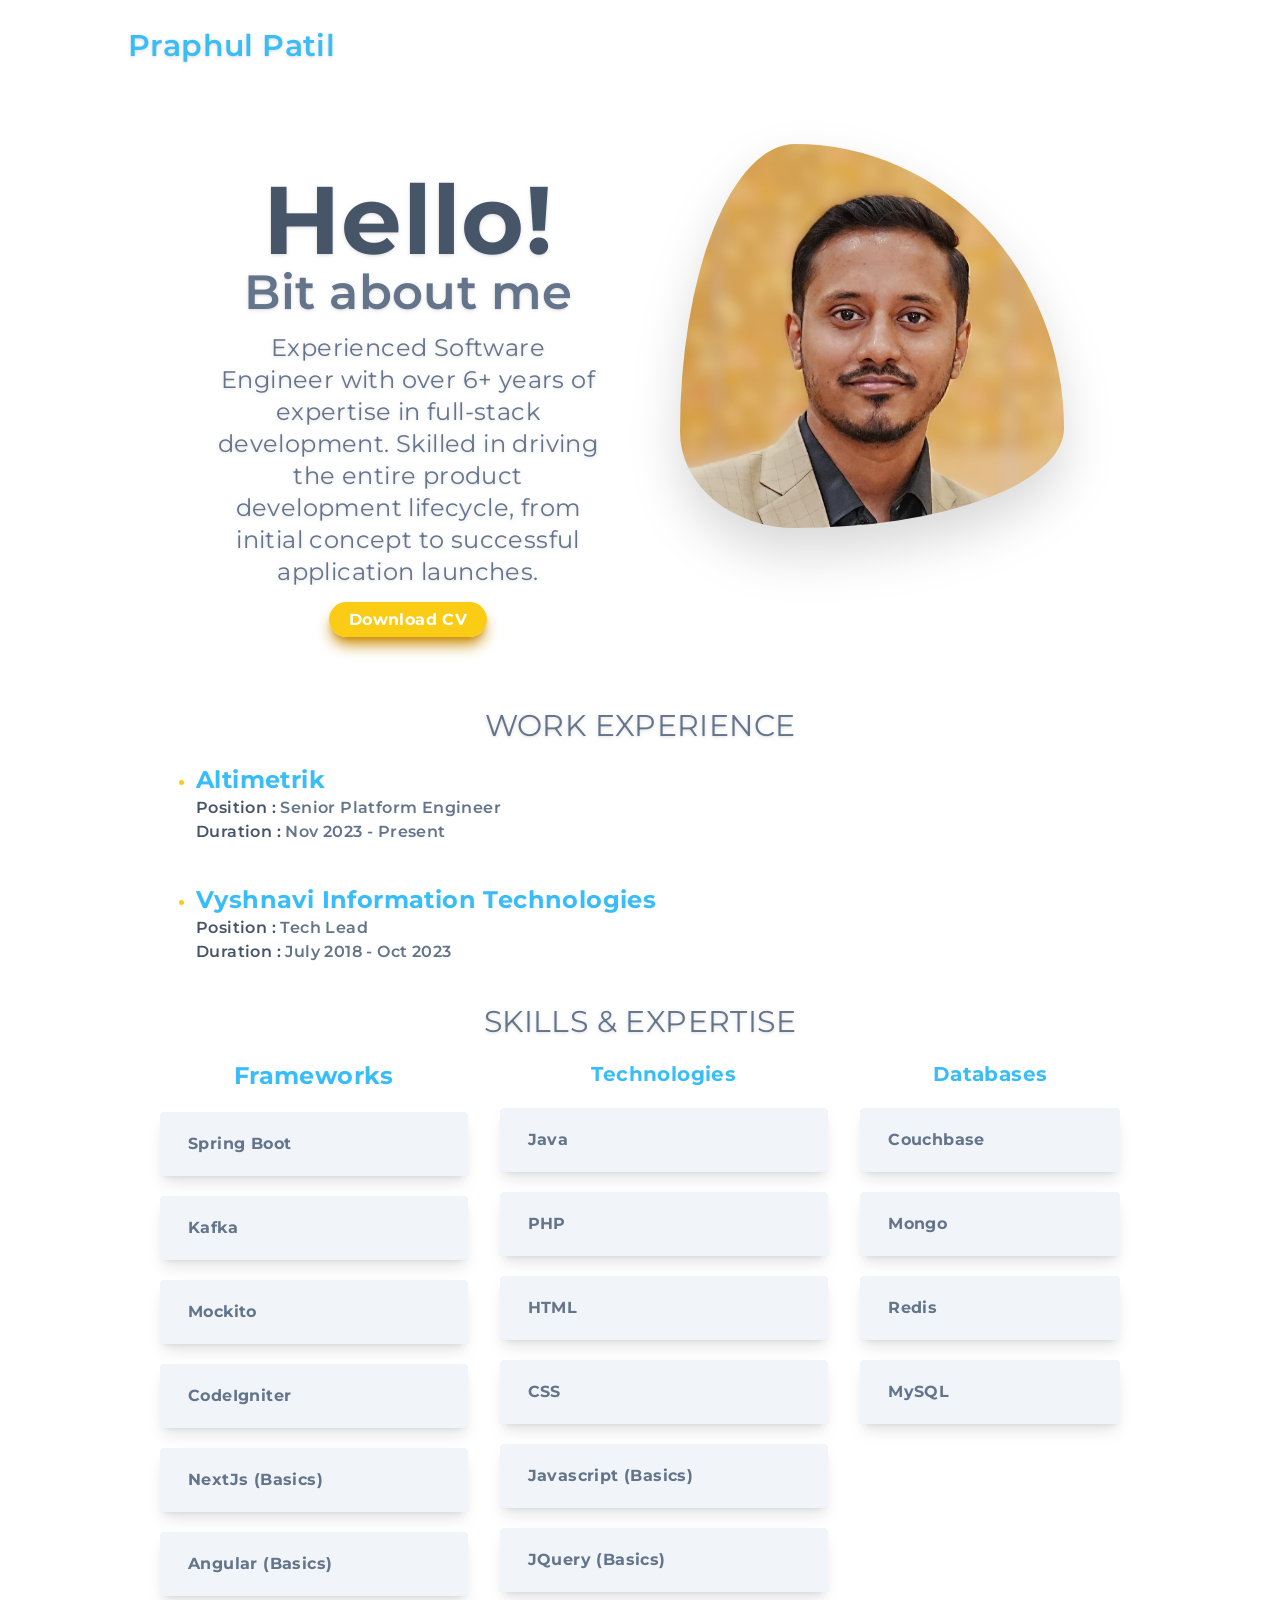
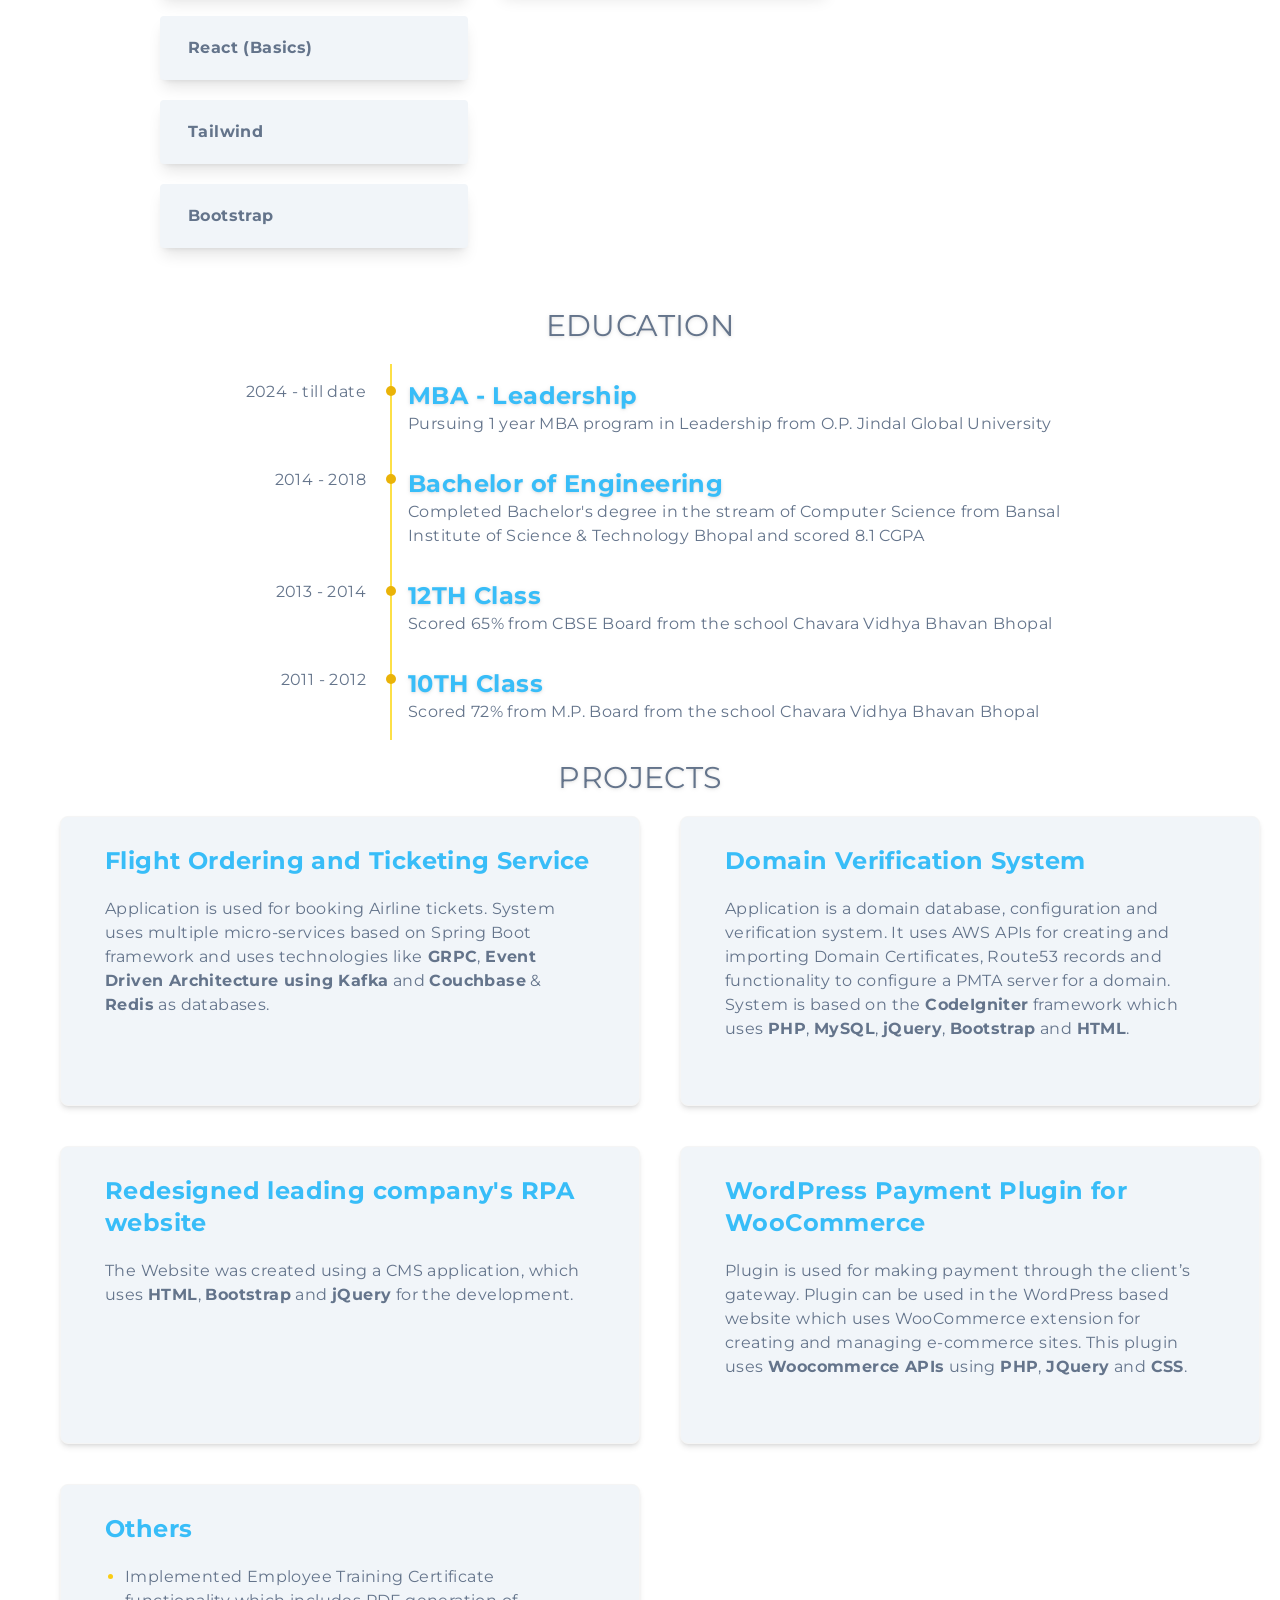
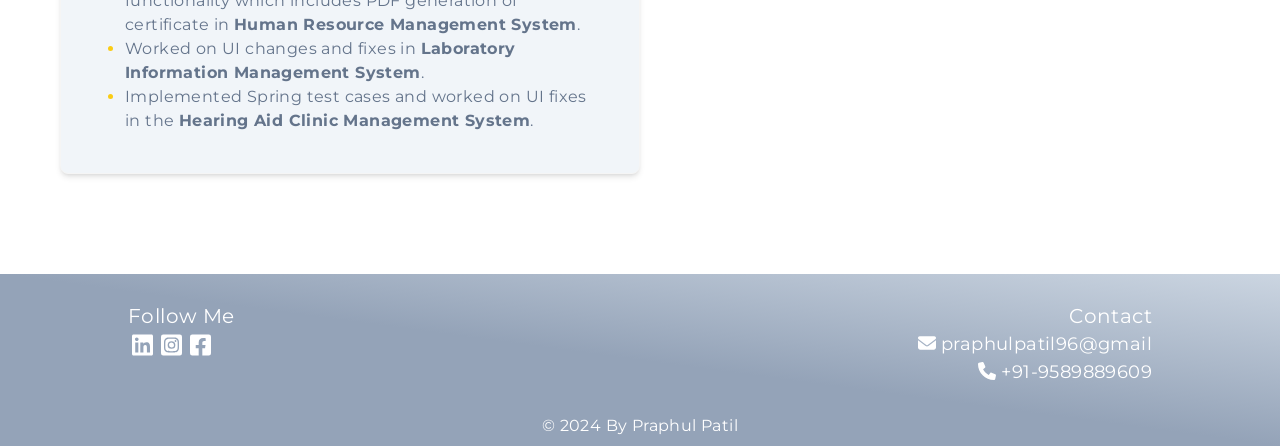
==== commit f4dd6fba: "UI Enhancements" ====
--- a/index.html
+++ b/index.html
@@ -1 +1 @@
-<!doctype html><html lang="en"><head><meta charset="utf-8"/><link rel="icon" href="./favicon.png"/><meta name="viewport" content="width=device-width,initial-scale=1"/><meta name="theme-color" content="#000000"/><link rel="manifest" href="./manifest.json"/><title>Praphul Patil</title><script defer="defer" src="./static/js/main.26a8b9ed.js"></script><link href="./static/css/main.f1b8203e.css" rel="stylesheet"></head><body><noscript>You need to enable JavaScript to run this app.</noscript><div id="root"></div></body></html>+<!doctype html><html lang="en"><head><meta charset="utf-8"/><link rel="icon" href="./favicon.png"/><meta name="viewport" content="width=device-width,initial-scale=1"/><meta name="theme-color" content="#000000"/><link rel="manifest" href="./manifest.json"/><title>Praphul Patil</title><script defer="defer" src="./static/js/main.bc30c34f.js"></script><link href="./static/css/main.dc85b30f.css" rel="stylesheet"></head><body><noscript>You need to enable JavaScript to run this app.</noscript><div id="root"></div></body></html>
--- a/static/css/main.dc85b30f.css
+++ b/static/css/main.dc85b30f.css
@@ -0,0 +1,5 @@
+@import url(https://fonts.googleapis.com/css2?family=Montserrat&display=swap);
+/*
+! tailwindcss v3.0.24 | MIT License | https://tailwindcss.com
+*/*,:after,:before{border:0 solid #e5e7eb;box-sizing:border-box}:after,:before{--tw-content:""}html{-webkit-text-size-adjust:100%;font-family:ui-sans-serif,system-ui,-apple-system,BlinkMacSystemFont,Segoe UI,Roboto,Helvetica Neue,Arial,Noto Sans,sans-serif,Apple Color Emoji,Segoe UI Emoji,Segoe UI Symbol,Noto Color Emoji;line-height:1.5;tab-size:4}body{line-height:inherit;margin:0}hr{border-top-width:1px;color:inherit;height:0}abbr:where([title]){-webkit-text-decoration:underline dotted;text-decoration:underline dotted}h1,h2,h3,h4,h5,h6{font-size:inherit;font-weight:inherit}a{color:inherit;text-decoration:inherit}b,strong{font-weight:bolder}code,kbd,pre,samp{font-family:ui-monospace,SFMono-Regular,Menlo,Monaco,Consolas,Liberation Mono,Courier New,monospace;font-size:1em}small{font-size:80%}sub,sup{font-size:75%;line-height:0;position:relative;vertical-align:baseline}sub{bottom:-.25em}sup{top:-.5em}table{border-collapse:collapse;border-color:inherit;text-indent:0}button,input,optgroup,select,textarea{color:inherit;font-family:inherit;font-size:100%;line-height:inherit;margin:0;padding:0}button,select{text-transform:none}[type=button],[type=reset],[type=submit],button{-webkit-appearance:button;background-color:transparent;background-image:none}:-moz-focusring{outline:auto}:-moz-ui-invalid{box-shadow:none}progress{vertical-align:baseline}::-webkit-inner-spin-button,::-webkit-outer-spin-button{height:auto}[type=search]{-webkit-appearance:textfield;outline-offset:-2px}::-webkit-search-decoration{-webkit-appearance:none}::-webkit-file-upload-button{-webkit-appearance:button;font:inherit}summary{display:list-item}blockquote,dd,dl,figure,h1,h2,h3,h4,h5,h6,hr,p,pre{margin:0}fieldset{margin:0}fieldset,legend{padding:0}menu,ol,ul{list-style:none;margin:0;padding:0}textarea{resize:vertical}input::-webkit-input-placeholder,textarea::-webkit-input-placeholder{color:#9ca3af;opacity:1}input:-ms-input-placeholder,textarea:-ms-input-placeholder{color:#9ca3af;opacity:1}input::placeholder,textarea::placeholder{color:#9ca3af;opacity:1}[role=button],button{cursor:pointer}:disabled{cursor:default}audio,canvas,embed,iframe,img,object,svg,video{display:block;vertical-align:middle}img,video{height:auto;max-width:100%}[hidden]{display:none}*,:after,:before{--tw-translate-x:0;--tw-translate-y:0;--tw-rotate:0;--tw-skew-x:0;--tw-skew-y:0;--tw-scale-x:1;--tw-scale-y:1;--tw-pan-x: ;--tw-pan-y: ;--tw-pinch-zoom: ;--tw-scroll-snap-strictness:proximity;--tw-ordinal: ;--tw-slashed-zero: ;--tw-numeric-figure: ;--tw-numeric-spacing: ;--tw-numeric-fraction: ;--tw-ring-inset: ;--tw-ring-offset-width:0px;--tw-ring-offset-color:#fff;--tw-ring-color:rgba(59,130,246,.5);--tw-ring-offset-shadow:0 0 #0000;--tw-ring-shadow:0 0 #0000;--tw-shadow:0 0 #0000;--tw-shadow-colored:0 0 #0000;--tw-blur: ;--tw-brightness: ;--tw-contrast: ;--tw-grayscale: ;--tw-hue-rotate: ;--tw-invert: ;--tw-saturate: ;--tw-sepia: ;--tw-drop-shadow: ;--tw-backdrop-blur: ;--tw-backdrop-brightness: ;--tw-backdrop-contrast: ;--tw-backdrop-grayscale: ;--tw-backdrop-hue-rotate: ;--tw-backdrop-invert: ;--tw-backdrop-opacity: ;--tw-backdrop-saturate: ;--tw-backdrop-sepia: }.card{--tw-drop-shadow:drop-shadow(0 10px 8px rgba(0,0,0,.04)) drop-shadow(0 4px 3px rgba(0,0,0,.1));-webkit-filter:var(--tw-blur) var(--tw-brightness) var(--tw-contrast) var(--tw-grayscale) var(--tw-hue-rotate) var(--tw-invert) var(--tw-saturate) var(--tw-sepia) var(--tw-drop-shadow);filter:var(--tw-blur) var(--tw-brightness) var(--tw-contrast) var(--tw-grayscale) var(--tw-hue-rotate) var(--tw-invert) var(--tw-saturate) var(--tw-sepia) var(--tw-drop-shadow);flex-grow:1;margin-bottom:1.25rem;margin-top:1.25rem;padding:2rem 2.5rem;transition-duration:.15s;transition-property:color,background-color,border-color,fill,stroke,opacity,box-shadow,-webkit-text-decoration-color,-webkit-transform,-webkit-filter,-webkit-backdrop-filter;transition-property:color,background-color,border-color,text-decoration-color,fill,stroke,opacity,box-shadow,transform,filter,backdrop-filter;transition-property:color,background-color,border-color,text-decoration-color,fill,stroke,opacity,box-shadow,transform,filter,backdrop-filter,-webkit-text-decoration-color,-webkit-transform,-webkit-filter,-webkit-backdrop-filter;transition-timing-function:cubic-bezier(.4,0,.2,1)}.card:hover{--tw-scale-x:1.02;--tw-scale-y:1.02;-webkit-transform:translate(var(--tw-translate-x),var(--tw-translate-y)) rotate(var(--tw-rotate)) skewX(var(--tw-skew-x)) skewY(var(--tw-skew-y)) scaleX(var(--tw-scale-x)) scaleY(var(--tw-scale-y));transform:translate(var(--tw-translate-x),var(--tw-translate-y)) rotate(var(--tw-rotate)) skewX(var(--tw-skew-x)) skewY(var(--tw-skew-y)) scaleX(var(--tw-scale-x)) scaleY(var(--tw-scale-y))}@media (min-width:768px){.card{margin-left:1.25rem;margin-right:1.25rem}}.card{border-radius:5%}.card-filled{--tw-gradient-from:#f97316;--tw-gradient-stops:var(--tw-gradient-from),var(--tw-gradient-to,rgba(249,115,22,0));--tw-gradient-to:#fed7aa;background-image:linear-gradient(to top right,var(--tw-gradient-stops))}@supports (color:rgb(0 0 0/0)){.card-filled{--tw-gradient-stops:var(--tw-gradient-from),#fb923c,var(--tw-gradient-to,rgba(251,146,60,0))}}.card .card-title{--tw-text-opacity:1;--tw-drop-shadow:drop-shadow(0 1px 2px rgba(0,0,0,.1)) drop-shadow(0 1px 1px rgba(0,0,0,.06));color:rgb(255 255 255/var(--tw-text-opacity));-webkit-filter:var(--tw-blur) var(--tw-brightness) var(--tw-contrast) var(--tw-grayscale) var(--tw-hue-rotate) var(--tw-invert) var(--tw-saturate) var(--tw-sepia) var(--tw-drop-shadow);filter:var(--tw-blur) var(--tw-brightness) var(--tw-contrast) var(--tw-grayscale) var(--tw-hue-rotate) var(--tw-invert) var(--tw-saturate) var(--tw-sepia) var(--tw-drop-shadow);font-size:1.5rem;line-height:2rem;padding-bottom:.5rem;padding-top:.5rem;text-align:center;-webkit-text-decoration-line:underline;text-decoration-line:underline}.progress{display:grid;grid-template-columns:repeat(3,minmax(0,1fr));margin-bottom:1rem;margin-top:1rem}.progress-bar-title{--tw-text-opacity:1;color:rgb(255 255 255/var(--tw-text-opacity));font-weight:600;grid-column:span 3/span 3}.progress-bar{--tw-bg-opacity:1;--tw-text-opacity:1;background-color:rgb(255 255 255/var(--tw-bg-opacity));color:rgb(255 237 213/var(--tw-text-opacity));grid-column:span 3/span 3}.progress-bar,.progress-bar .bar{border-radius:9999px;height:.25rem}.progress-bar .bar{--tw-bg-opacity:1;background-color:rgb(124 45 18/var(--tw-bg-opacity))}.project-card{--tw-border-opacity:1;--tw-bg-opacity:1;--tw-text-opacity:1;--tw-shadow:0 4px 6px -1px rgba(0,0,0,.1),0 2px 4px -2px rgba(0,0,0,.1);--tw-shadow-colored:0 4px 6px -1px var(--tw-shadow-color),0 2px 4px -2px var(--tw-shadow-color);background-color:rgb(241 245 249/var(--tw-bg-opacity));border-color:rgb(245 245 245/var(--tw-border-opacity));border-radius:.5rem;border-width:1px;box-shadow:0 0 #0000,0 0 #0000,var(--tw-shadow);box-shadow:var(--tw-ring-offset-shadow,0 0 #0000),var(--tw-ring-shadow,0 0 #0000),var(--tw-shadow);color:rgb(56 189 248/var(--tw-text-opacity));display:flex;flex-direction:column;margin:1.25rem 0;padding:1.75rem 1.75rem 2.5rem;width:100%}@media (min-width:768px){.project-card{margin:1.25rem;padding-left:2.75rem;padding-right:2.75rem}}.project-card .card-title{font-size:1.5rem;font-weight:700;line-height:2rem}ul{padding-left:1.25rem}.project-card .card-body{--tw-text-opacity:1;color:rgb(100 116 139/var(--tw-text-opacity));padding-top:1.25rem}.education-card{display:grid;grid-template-columns:repeat(4,minmax(0,1fr))}.education-card .education-duration{--tw-border-opacity:1;--tw-text-opacity:1;border-color:rgb(253 224 71/var(--tw-border-opacity));border-right-width:2px;color:rgb(100 116 139/var(--tw-text-opacity));display:flex;flex-direction:row;padding-bottom:1rem;padding-top:1rem;text-align:right}@media (min-width:768px){.education-card .education-duration{padding-left:1rem;padding-right:1rem}}.education-card .education-details{grid-column:span 3/span 3;padding:1rem}.education-card .education-duration .year{flex-grow:1}.education-card .education-duration .dot{--tw-bg-opacity:1;background-color:rgb(234 179 8/var(--tw-bg-opacity));border-radius:9999px;margin-left:1.25rem;margin-right:-6.5px;margin-top:.375rem}@media (min-width:768px){.education-card .education-duration .dot{margin-right:-22px}}.education-card .education-duration .dot{-webkit-animation:bg-scale-animation .8s linear infinite;animation:bg-scale-animation .8s linear infinite;max-height:10px;max-width:10px;min-height:10px;min-width:10px}.education-card .education-details .education-name{--tw-text-opacity:1;--tw-drop-shadow:drop-shadow(0 1px 2px rgba(0,0,0,.1)) drop-shadow(0 1px 1px rgba(0,0,0,.06));color:rgb(56 189 248/var(--tw-text-opacity));-webkit-filter:var(--tw-blur) var(--tw-brightness) var(--tw-contrast) var(--tw-grayscale) var(--tw-hue-rotate) var(--tw-invert) var(--tw-saturate) var(--tw-sepia) var(--tw-drop-shadow);filter:var(--tw-blur) var(--tw-brightness) var(--tw-contrast) var(--tw-grayscale) var(--tw-hue-rotate) var(--tw-invert) var(--tw-saturate) var(--tw-sepia) var(--tw-drop-shadow);font-size:1.5rem;font-weight:700;line-height:2rem}.education-card .education-details .education-description{--tw-text-opacity:1;color:rgb(100 116 139/var(--tw-text-opacity))}::marker{--tw-text-opacity:1;-webkit-animation:scale-animation .8s linear infinite;animation:scale-animation .8s linear infinite;color:rgb(250 204 21/var(--tw-text-opacity))}.bg-box-1{--tw-bg-opacity:1;--tw-blur:blur(4px);background-color:rgb(254 215 170/var(--tw-bg-opacity));border-radius:9999px;-webkit-filter:var(--tw-blur) var(--tw-brightness) var(--tw-contrast) var(--tw-grayscale) var(--tw-hue-rotate) var(--tw-invert) var(--tw-saturate) var(--tw-sepia) var(--tw-drop-shadow);filter:var(--tw-blur) var(--tw-brightness) var(--tw-contrast) var(--tw-grayscale) var(--tw-hue-rotate) var(--tw-invert) var(--tw-saturate) var(--tw-sepia) var(--tw-drop-shadow);position:absolute;top:24rem;z-index:-10}@media (min-width:768px){.bg-box-1{top:16rem}}.bg-box-1{-webkit-animation:bg-box-animation-horizontal 35s -5s infinite;animation:bg-box-animation-horizontal 35s -5s infinite;height:100px;left:10px;width:100px}.bg-box-2{--tw-bg-opacity:1;--tw-blur:blur(12px);background-color:rgb(254 215 170/var(--tw-bg-opacity));border-radius:9999px;-webkit-filter:var(--tw-blur) var(--tw-brightness) var(--tw-contrast) var(--tw-grayscale) var(--tw-hue-rotate) var(--tw-invert) var(--tw-saturate) var(--tw-sepia) var(--tw-drop-shadow);filter:var(--tw-blur) var(--tw-brightness) var(--tw-contrast) var(--tw-grayscale) var(--tw-hue-rotate) var(--tw-invert) var(--tw-saturate) var(--tw-sepia) var(--tw-drop-shadow);position:absolute;z-index:-10}@media (min-width:768px){.bg-box-2{top:16rem}}.bg-box-2{-webkit-animation:bg-box-animation-vertical 20s -5s infinite;animation:bg-box-animation-vertical 20s -5s infinite;height:200px;right:10px;top:200px;width:200px}.bg-box-3{--tw-bg-opacity:1;--tw-blur:blur(4px);-webkit-animation:bg-box-animation-horizontal 60s -10s infinite;animation:bg-box-animation-horizontal 60s -10s infinite;background-color:rgb(254 215 170/var(--tw-bg-opacity));border-radius:9999px;bottom:30px;-webkit-filter:var(--tw-blur) var(--tw-brightness) var(--tw-contrast) var(--tw-grayscale) var(--tw-hue-rotate) var(--tw-invert) var(--tw-saturate) var(--tw-sepia) var(--tw-drop-shadow);filter:var(--tw-blur) var(--tw-brightness) var(--tw-contrast) var(--tw-grayscale) var(--tw-hue-rotate) var(--tw-invert) var(--tw-saturate) var(--tw-sepia) var(--tw-drop-shadow);height:60px;left:10px;position:absolute;width:60px;z-index:-10}html{font-family:Montserrat;letter-spacing:.025em}#home-image-box{-webkit-animation:image-box-animation 15s linear infinite;animation:image-box-animation 15s linear infinite;border-radius:30% 70% 70% 30%/75% 74% 26% 25%}@-webkit-keyframes image-box-animation{10%{border-radius:30% 70% 70% 30%/75% 74% 26% 25%}50%{border-radius:74% 26% 70% 30%/47% 46% 54% 53%}to{border-radius:30% 70% 70% 30%/75% 74% 26% 25%}}@keyframes image-box-animation{10%{border-radius:30% 70% 70% 30%/75% 74% 26% 25%}50%{border-radius:74% 26% 70% 30%/47% 46% 54% 53%}to{border-radius:30% 70% 70% 30%/75% 74% 26% 25%}}@-webkit-keyframes bg-box-animation-horizontal{10%{left:10px}50%{left:50%}to{left:10px}}@keyframes bg-box-animation-horizontal{10%{left:10px}50%{left:50%}to{left:10px}}@-webkit-keyframes bg-box-animation-vertical{10%{top:200px}50%{top:400px}to{top:200px}}@keyframes bg-box-animation-vertical{10%{top:200px}50%{top:400px}to{top:200px}}@-webkit-keyframes scale-animation{10%{--tw-text-opacity:1;color:rgb(254 249 195/var(--tw-text-opacity))}50%{--tw-text-opacity:1;color:rgb(253 224 71/var(--tw-text-opacity))}to{--tw-text-opacity:1;color:rgb(250 204 21/var(--tw-text-opacity))}}@keyframes scale-animation{10%{--tw-text-opacity:1;color:rgb(254 249 195/var(--tw-text-opacity))}50%{--tw-text-opacity:1;color:rgb(253 224 71/var(--tw-text-opacity))}to{--tw-text-opacity:1;color:rgb(250 204 21/var(--tw-text-opacity))}}@-webkit-keyframes bg-scale-animation{10%{--tw-bg-opacity:1;background-color:rgb(254 249 195/var(--tw-bg-opacity))}50%{--tw-bg-opacity:1;background-color:rgb(253 224 71/var(--tw-bg-opacity))}to{--tw-bg-opacity:1;background-color:rgb(250 204 21/var(--tw-bg-opacity))}}@keyframes bg-scale-animation{10%{--tw-bg-opacity:1;background-color:rgb(254 249 195/var(--tw-bg-opacity))}50%{--tw-bg-opacity:1;background-color:rgb(253 224 71/var(--tw-bg-opacity))}to{--tw-bg-opacity:1;background-color:rgb(250 204 21/var(--tw-bg-opacity))}}.loader{display:inline-block;height:60px;margin-right:15px;position:relative;width:60px}.loader div{-webkit-animation:loader 1s cubic-bezier(0,.2,.8,1) infinite;animation:loader 1s cubic-bezier(0,.2,.8,1) infinite;border-radius:50%;opacity:1;position:absolute}.loader div:nth-child(2){-webkit-animation-delay:-.5s;animation-delay:-.5s}@-webkit-keyframes loader{0%{height:0;left:36px;opacity:0;top:36px;width:0}4.9%{height:0;left:36px;opacity:0;top:36px;width:0}5%{height:0;left:36px;opacity:1;top:36px;width:0}to{height:72px;left:0;opacity:0;top:0;width:72px}}@keyframes loader{0%{height:0;left:36px;opacity:0;top:36px;width:0}4.9%{height:0;left:36px;opacity:0;top:36px;width:0}5%{height:0;left:36px;opacity:1;top:36px;width:0}to{height:72px;left:0;opacity:0;top:0;width:72px}}.absolute{position:absolute}.z-10{z-index:10}.order-first{order:-9999}.float-right{float:right}.my-5{margin-bottom:1.25rem;margin-top:1.25rem}.mx-auto{margin-left:auto;margin-right:auto}.mx-4{margin-left:1rem;margin-right:1rem}.mt-20{margin-top:5rem}.mb-5{margin-bottom:1.25rem}.mt-4{margin-top:1rem}.mt-5{margin-top:1.25rem}.mb-2{margin-bottom:.5rem}.mt-10{margin-top:2.5rem}.mt-1{margin-top:.25rem}.inline-block{display:inline-block}.flex{display:flex}.grid{display:grid}.hidden{display:none}.aspect-square{aspect-ratio:1/1}.h-screen{height:100vh}.h-6{height:1.5rem}.h-80{height:20rem}.min-h-screen{min-height:100vh}.w-screen{width:100vw}.w-full{width:100%}.w-6{width:1.5rem}.w-96{width:24rem}.grow{flex-grow:1}.list-disc{list-style-type:disc}.grid-cols-2{grid-template-columns:repeat(2,minmax(0,1fr))}.grid-cols-1{grid-template-columns:repeat(1,minmax(0,1fr))}.flex-col{flex-direction:column}.flex-wrap{flex-wrap:wrap}.justify-between{justify-content:space-between}.self-center{align-self:center}.justify-self-end{justify-self:end}.whitespace-nowrap{white-space:nowrap}.rounded-full{border-radius:9999px}.border-4{border-width:4px}.border-sky-400{--tw-border-opacity:1;border-color:rgb(56 189 248/var(--tw-border-opacity))}.border-orange-500{--tw-border-opacity:1;border-color:rgb(249 115 22/var(--tw-border-opacity))}.bg-white{--tw-bg-opacity:1;background-color:rgb(255 255 255/var(--tw-bg-opacity))}.bg-yellow-400{--tw-bg-opacity:1;background-color:rgb(250 204 21/var(--tw-bg-opacity))}.bg-gradient-to-tr{background-image:linear-gradient(to top right,var(--tw-gradient-stops))}.from-slate-400{--tw-gradient-from:#94a3b8;--tw-gradient-stops:var(--tw-gradient-from),var(--tw-gradient-to,rgba(148,163,184,0))}.from-orange-400{--tw-gradient-from:#fb923c;--tw-gradient-stops:var(--tw-gradient-from),var(--tw-gradient-to,rgba(251,146,60,0))}.via-slate-400{--tw-gradient-stops:var(--tw-gradient-from),#94a3b8,var(--tw-gradient-to,rgba(148,163,184,0))}.via-orange-300{--tw-gradient-stops:var(--tw-gradient-from),#fdba74,var(--tw-gradient-to,hsla(31,97%,72%,0))}.to-slate-300{--tw-gradient-to:#cbd5e1}.to-orange-100{--tw-gradient-to:#ffedd5}.px-10{padding-left:2.5rem;padding-right:2.5rem}.py-7{padding-bottom:1.75rem;padding-top:1.75rem}.px-1{padding-left:.25rem;padding-right:.25rem}.py-12{padding-bottom:3rem;padding-top:3rem}.py-2{padding-bottom:.5rem;padding-top:.5rem}.px-5{padding-left:1.25rem;padding-right:1.25rem}.px-16{padding-left:4rem;padding-right:4rem}.pt-24{padding-top:6rem}.pt-40{padding-top:10rem}.pb-2{padding-bottom:.5rem}.text-center{text-align:center}.text-right{text-align:right}.text-5xl{font-size:3rem;line-height:1}.text-xl{font-size:1.25rem}.text-lg,.text-xl{line-height:1.75rem}.text-lg{font-size:1.125rem}.text-2xl{font-size:1.5rem;line-height:2rem}.text-3xl{font-size:1.875rem;line-height:2.25rem}.text-7xl{font-size:4.5rem;line-height:1}.font-bold{font-weight:700}.font-semibold{font-weight:600}.text-sky-400{--tw-text-opacity:1;color:rgb(56 189 248/var(--tw-text-opacity))}.text-white{--tw-text-opacity:1;color:rgb(255 255 255/var(--tw-text-opacity))}.text-slate-600{--tw-text-opacity:1;color:rgb(71 85 105/var(--tw-text-opacity))}.text-slate-500{--tw-text-opacity:1;color:rgb(100 116 139/var(--tw-text-opacity))}.text-orange-500{--tw-text-opacity:1;color:rgb(249 115 22/var(--tw-text-opacity))}.text-yellow-400{--tw-text-opacity:1;color:rgb(250 204 21/var(--tw-text-opacity))}.underline{-webkit-text-decoration-line:underline;text-decoration-line:underline}.shadow-lg{--tw-shadow:0 10px 15px -3px rgba(0,0,0,.1),0 4px 6px -4px rgba(0,0,0,.1);--tw-shadow-colored:0 10px 15px -3px var(--tw-shadow-color),0 4px 6px -4px var(--tw-shadow-color);box-shadow:0 0 #0000,0 0 #0000,var(--tw-shadow);box-shadow:var(--tw-ring-offset-shadow,0 0 #0000),var(--tw-ring-shadow,0 0 #0000),var(--tw-shadow)}.shadow-yellow-600{--tw-shadow-color:#ca8a04;--tw-shadow:var(--tw-shadow-colored)}.drop-shadow{--tw-drop-shadow:drop-shadow(0 1px 2px rgba(0,0,0,.1)) drop-shadow(0 1px 1px rgba(0,0,0,.06))}.drop-shadow,.drop-shadow-2xl{-webkit-filter:var(--tw-blur) var(--tw-brightness) var(--tw-contrast) var(--tw-grayscale) var(--tw-hue-rotate) var(--tw-invert) var(--tw-saturate) var(--tw-sepia) var(--tw-drop-shadow);filter:var(--tw-blur) var(--tw-brightness) var(--tw-contrast) var(--tw-grayscale) var(--tw-hue-rotate) var(--tw-invert) var(--tw-saturate) var(--tw-sepia) var(--tw-drop-shadow)}.drop-shadow-2xl{--tw-drop-shadow:drop-shadow(0 25px 25px rgba(0,0,0,.15))}.expertise{--tw-bg-opacity:1;--tw-text-opacity:1;--tw-shadow:0 10px 15px -3px rgba(0,0,0,.1),0 4px 6px -4px rgba(0,0,0,.1);--tw-shadow-colored:0 10px 15px -3px var(--tw-shadow-color),0 4px 6px -4px var(--tw-shadow-color);background-color:rgb(241 245 249/var(--tw-bg-opacity));border-radius:.25rem;box-shadow:0 0 #0000,0 0 #0000,var(--tw-shadow);box-shadow:var(--tw-ring-offset-shadow,0 0 #0000),var(--tw-ring-shadow,0 0 #0000),var(--tw-shadow);color:rgb(100 116 139/var(--tw-text-opacity));font-weight:700;margin-bottom:1.25rem;margin-top:1.25rem;padding:1.25rem 1.75rem;transition-duration:.1s;transition-property:color,background-color,border-color,fill,stroke,opacity,box-shadow,-webkit-text-decoration-color,-webkit-transform,-webkit-filter,-webkit-backdrop-filter;transition-property:color,background-color,border-color,text-decoration-color,fill,stroke,opacity,box-shadow,transform,filter,backdrop-filter;transition-property:color,background-color,border-color,text-decoration-color,fill,stroke,opacity,box-shadow,transform,filter,backdrop-filter,-webkit-text-decoration-color,-webkit-transform,-webkit-filter,-webkit-backdrop-filter;transition-timing-function:cubic-bezier(.4,0,.2,1);width:100%}.expertise:hover{--tw-scale-x:1.02;--tw-scale-y:1.02}.expertise:hover,.hover\:scale-95:hover{-webkit-transform:translate(var(--tw-translate-x),var(--tw-translate-y)) rotate(var(--tw-rotate)) skewX(var(--tw-skew-x)) skewY(var(--tw-skew-y)) scaleX(var(--tw-scale-x)) scaleY(var(--tw-scale-y));transform:translate(var(--tw-translate-x),var(--tw-translate-y)) rotate(var(--tw-rotate)) skewX(var(--tw-skew-x)) skewY(var(--tw-skew-y)) scaleX(var(--tw-scale-x)) scaleY(var(--tw-scale-y))}.hover\:scale-95:hover{--tw-scale-x:.95;--tw-scale-y:.95}.hover\:bg-yellow-300:hover{--tw-bg-opacity:1;background-color:rgb(253 224 71/var(--tw-bg-opacity))}.hover\:shadow-md:hover{--tw-shadow:0 4px 6px -1px rgba(0,0,0,.1),0 2px 4px -2px rgba(0,0,0,.1);--tw-shadow-colored:0 4px 6px -1px var(--tw-shadow-color),0 2px 4px -2px var(--tw-shadow-color);box-shadow:0 0 #0000,0 0 #0000,var(--tw-shadow);box-shadow:var(--tw-ring-offset-shadow,0 0 #0000),var(--tw-ring-shadow,0 0 #0000),var(--tw-shadow)}@media (min-width:768px){.md\:order-last{order:9999}.md\:mx-4{margin-left:1rem;margin-right:1rem}.md\:mb-0{margin-bottom:0}.md\:flex{display:flex}.md\:hidden{display:none}.md\:h-96{height:24rem}.md\:w-96{width:24rem}.md\:grid-cols-2{grid-template-columns:repeat(2,minmax(0,1fr))}.md\:flex-row{flex-direction:row}.md\:bg-transparent{background-color:transparent}.md\:px-32{padding-left:8rem;padding-right:8rem}.md\:px-10{padding-left:2.5rem;padding-right:2.5rem}.md\:px-44{padding-left:11rem;padding-right:11rem}.md\:px-36{padding-left:9rem;padding-right:9rem}.md\:text-left{text-align:left}.md\:text-right{text-align:right}.md\:text-7xl{font-size:4.5rem;line-height:1}.md\:text-8xl{font-size:6rem;line-height:1}.md\:text-2xl{font-size:1.5rem;line-height:2rem}}@media (min-width:1024px){.lg\:grid-cols-2{grid-template-columns:repeat(2,minmax(0,1fr))}.lg\:flex-row{flex-direction:row}.lg\:gap-x-10{-webkit-column-gap:2.5rem;column-gap:2.5rem}.lg\:px-44{padding-left:11rem;padding-right:11rem}}
+/*# sourceMappingURL=main.dc85b30f.css.map*/
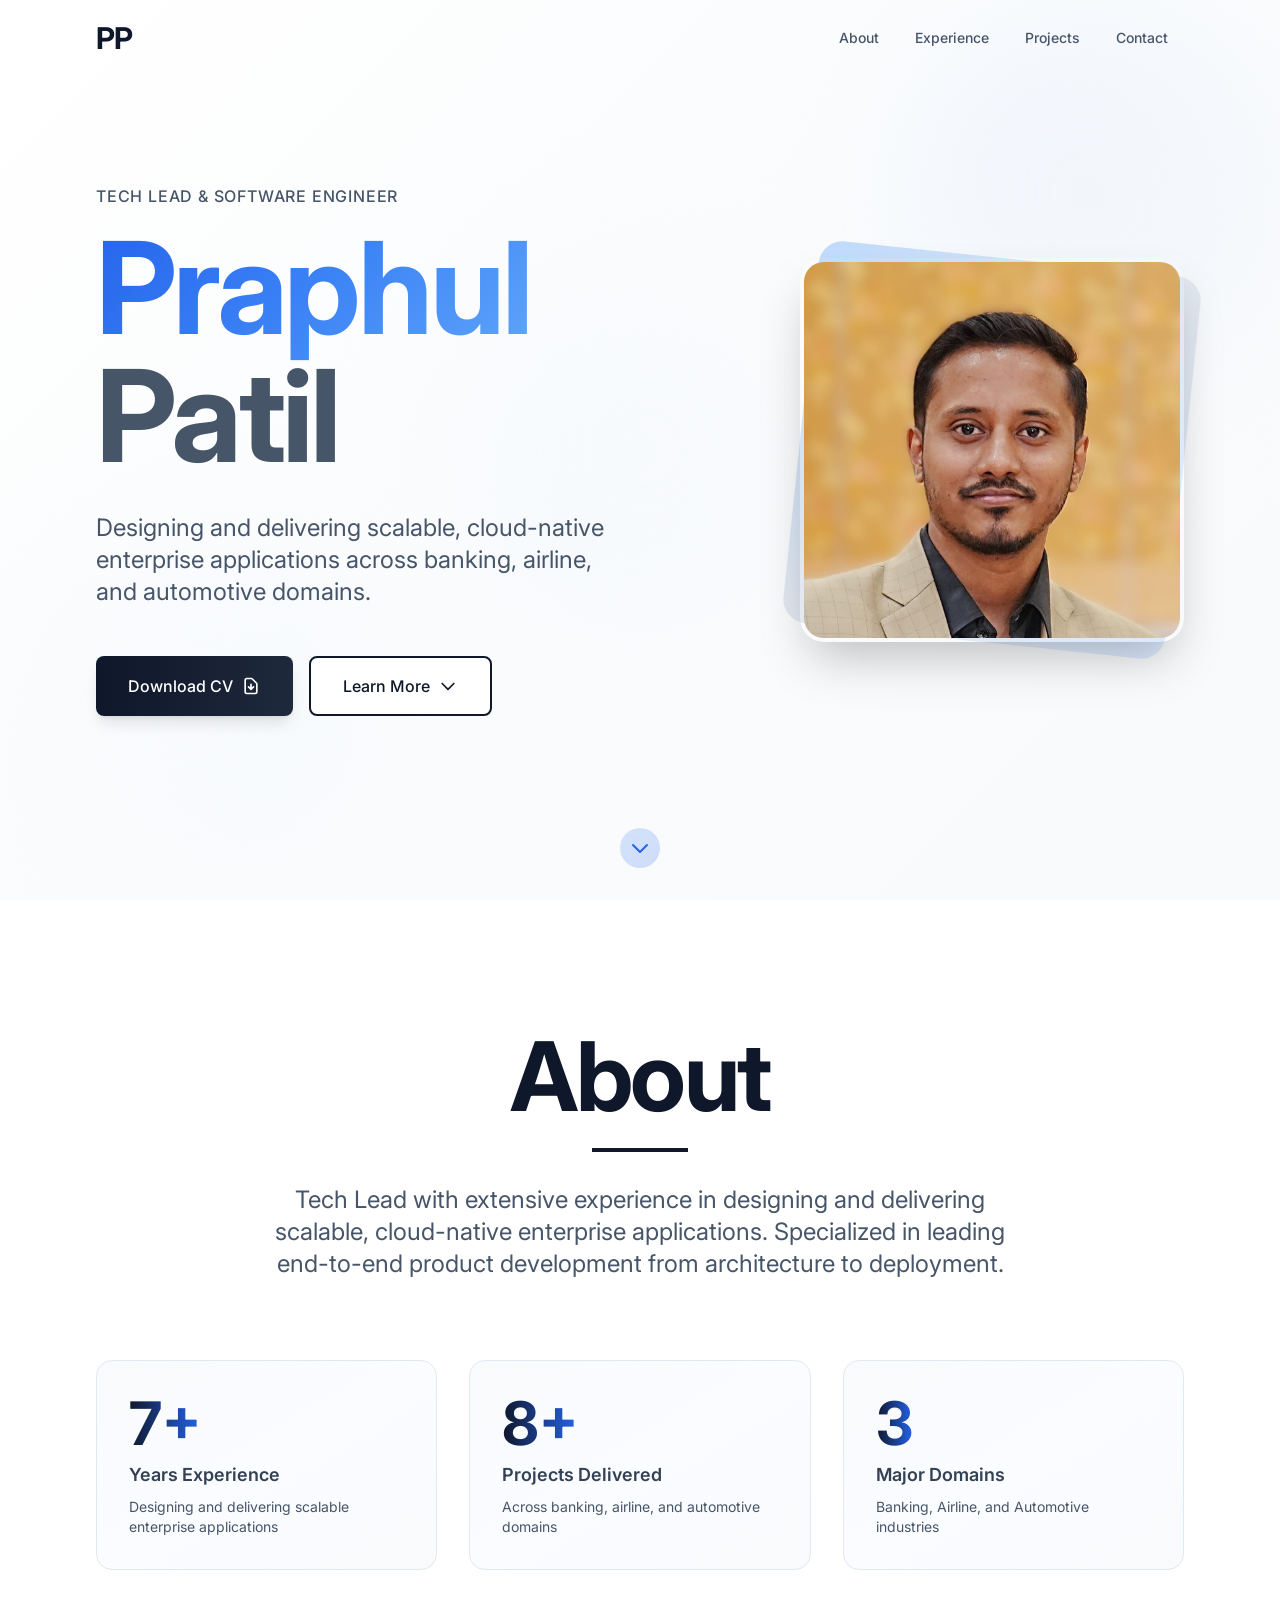
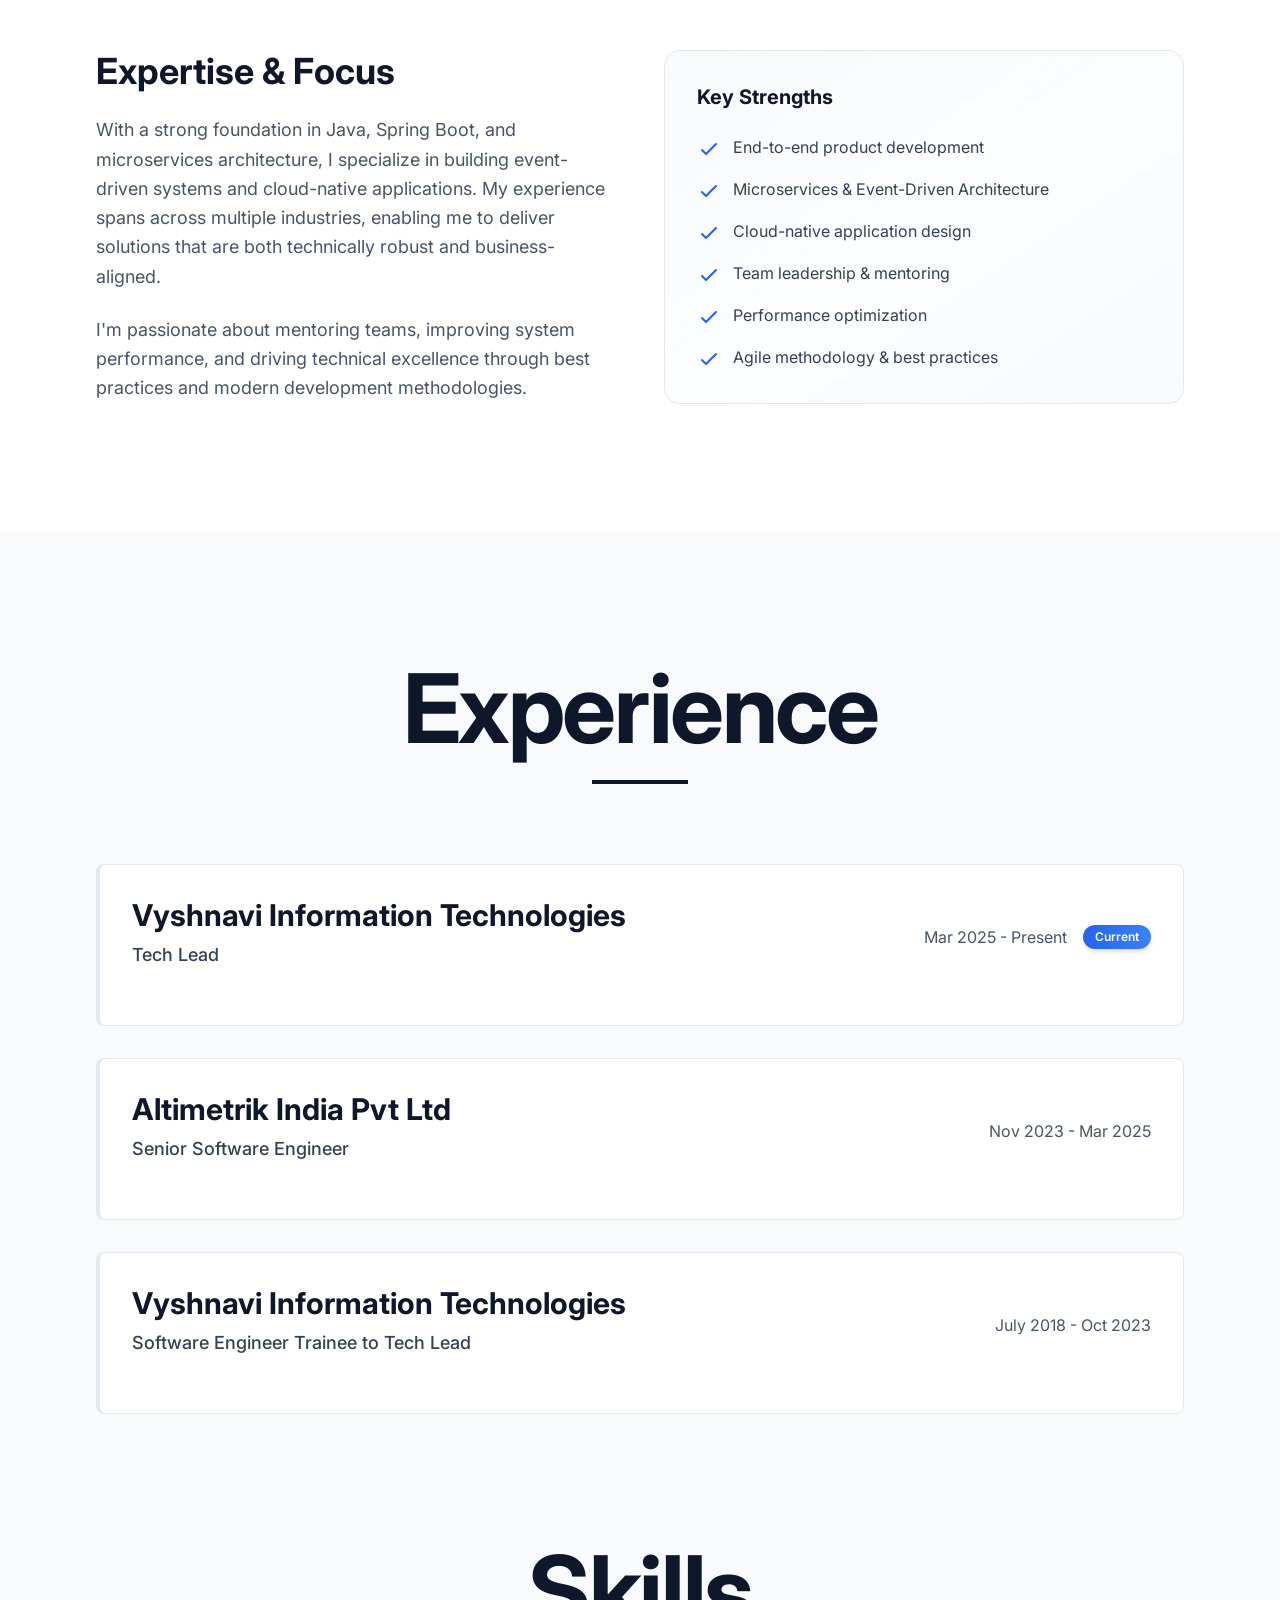
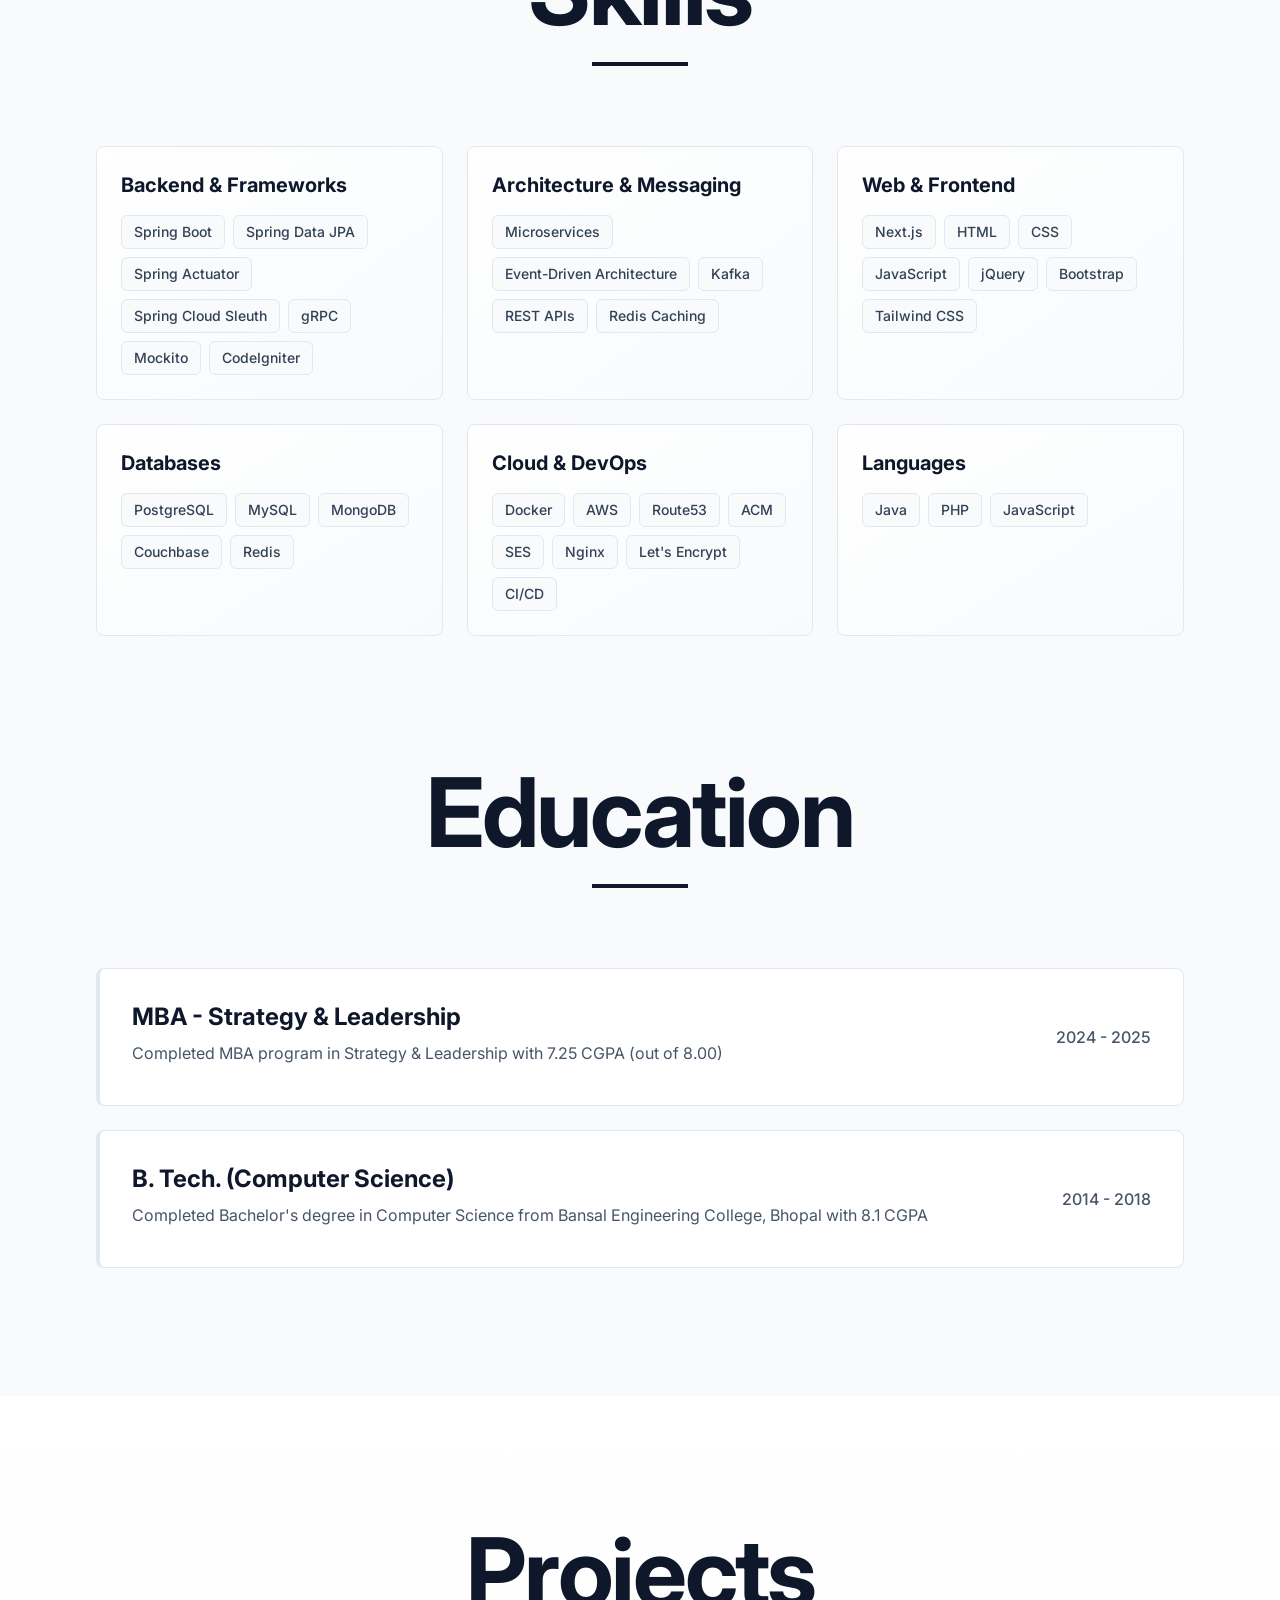
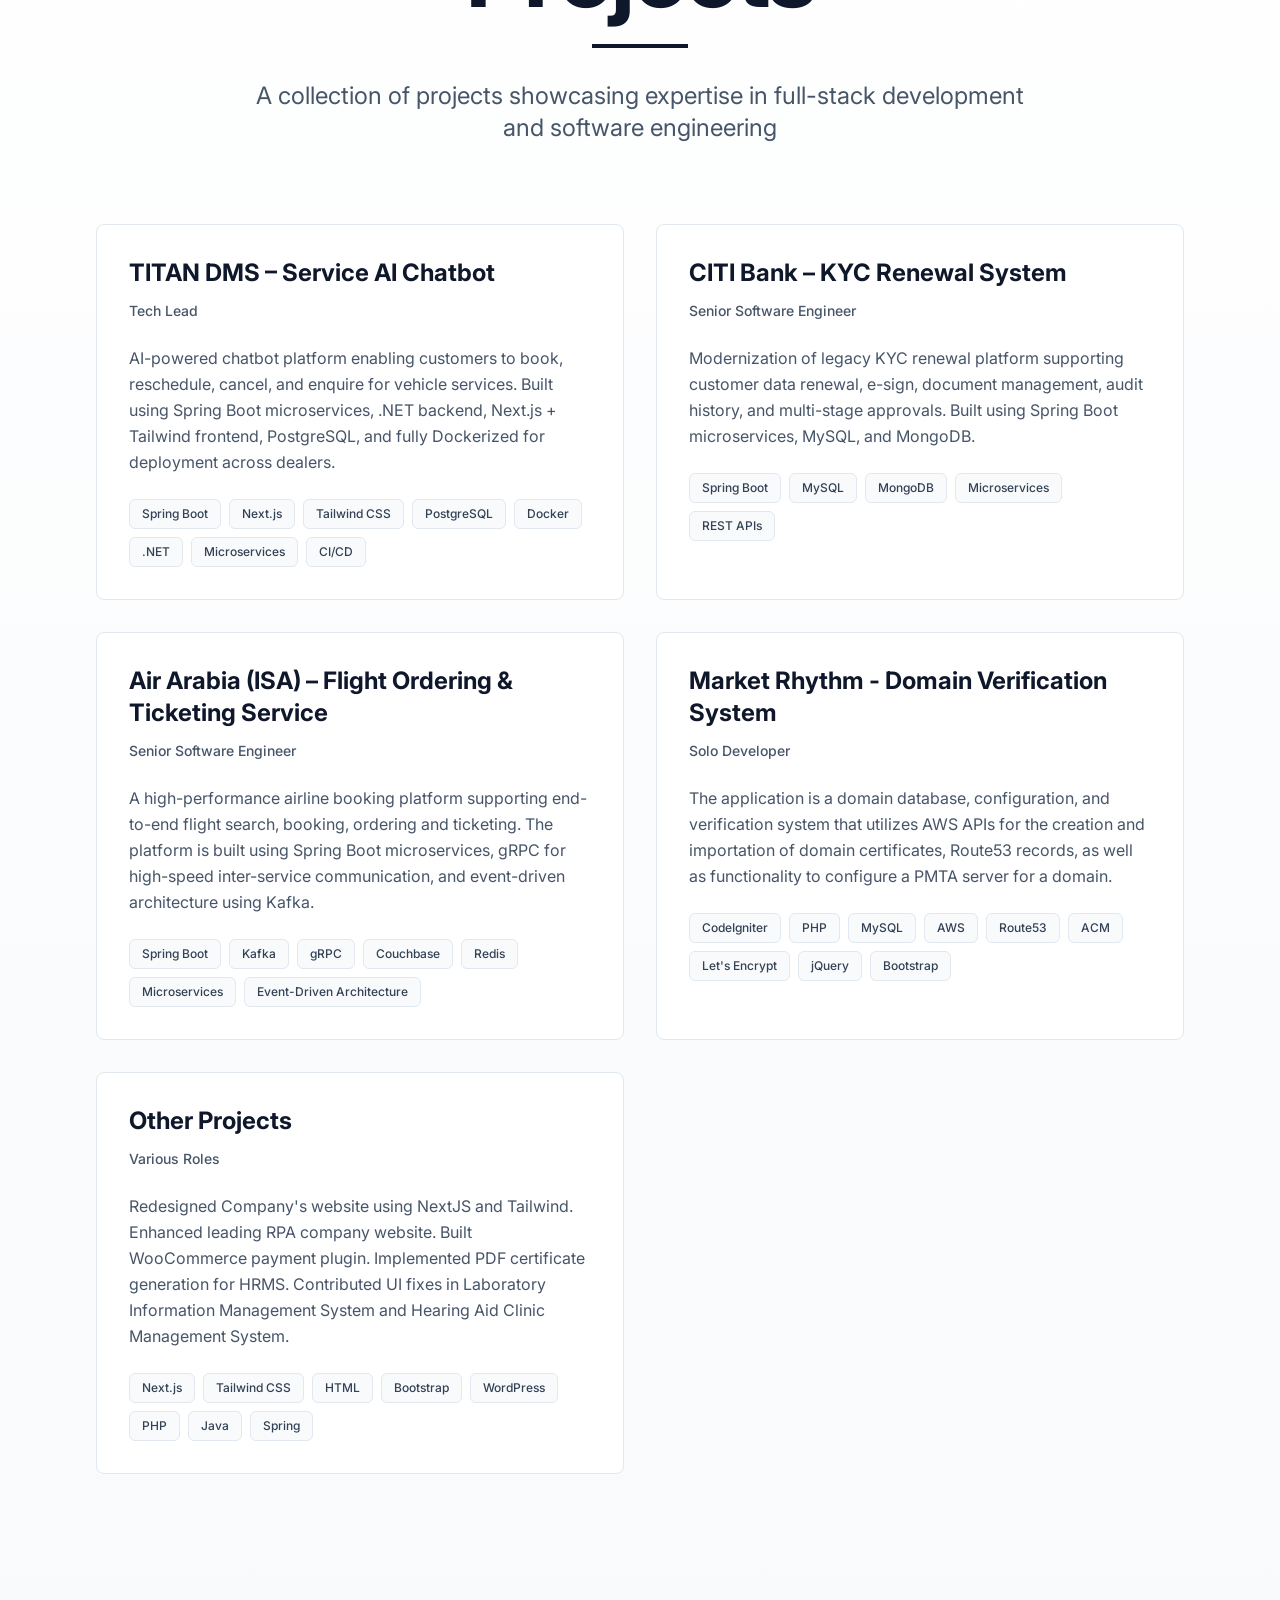
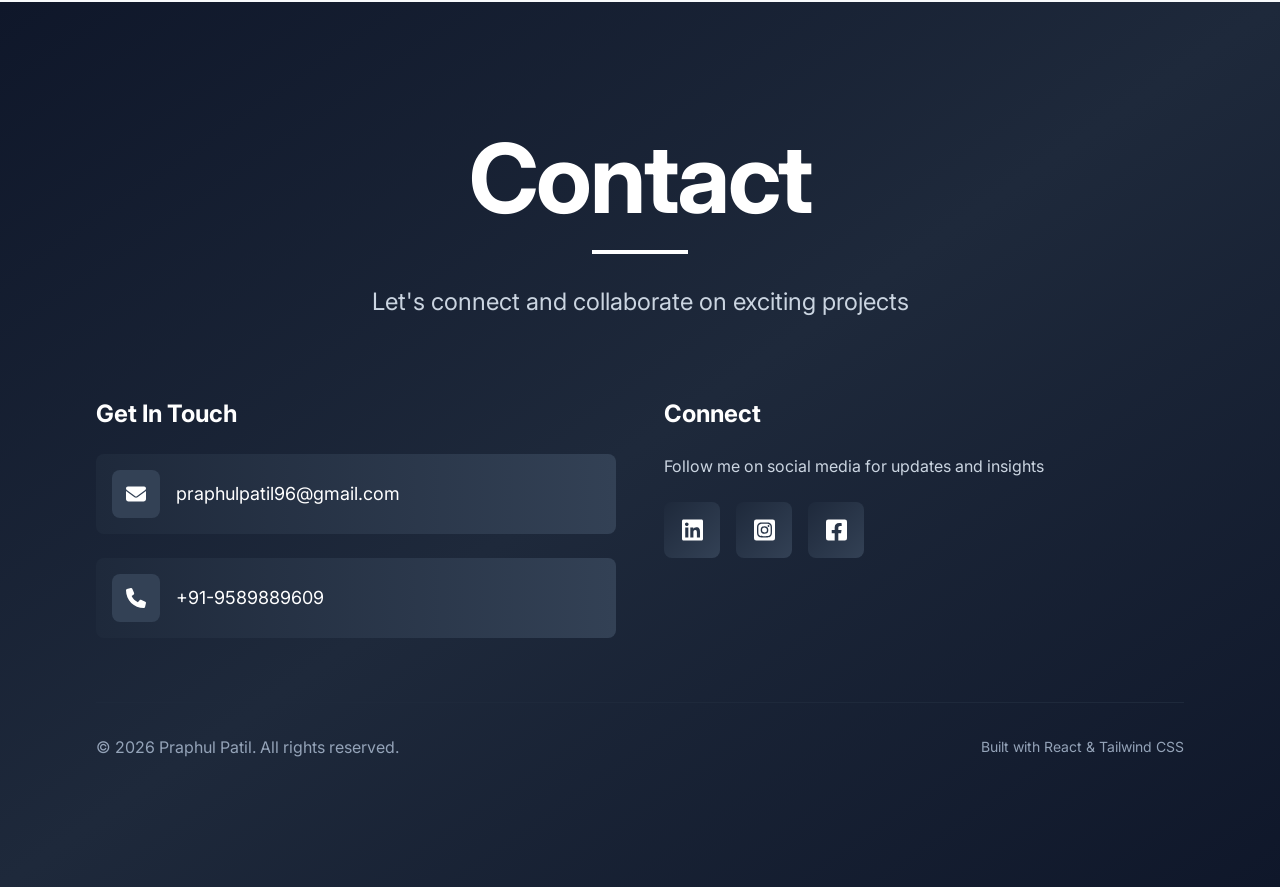
==== commit 5d26394e: "Update layout and content" ====
--- a/index.html
+++ b/index.html
@@ -1 +1 @@
-<!doctype html><html lang="en"><head><meta charset="utf-8"/><link rel="icon" href="./favicon.png"/><meta name="viewport" content="width=device-width,initial-scale=1"/><meta name="theme-color" content="#000000"/><link rel="manifest" href="./manifest.json"/><title>Praphul Patil</title><script defer="defer" src="./static/js/main.bc30c34f.js"></script><link href="./static/css/main.dc85b30f.css" rel="stylesheet"></head><body><noscript>You need to enable JavaScript to run this app.</noscript><div id="root"></div></body></html>+<!doctype html><html lang="en"><head><meta charset="utf-8"/><link rel="icon" href="./favicon.png"/><meta name="viewport" content="width=device-width,initial-scale=1"/><meta name="theme-color" content="#000000"/><link rel="manifest" href="./manifest.json"/><title>Praphul Patil</title><script defer="defer" src="./static/js/main.124d9383.js"></script><link href="./static/css/main.bd3ee739.css" rel="stylesheet"></head><body><noscript>You need to enable JavaScript to run this app.</noscript><div id="root"></div></body></html>
--- a/static/css/main.bd3ee739.css
+++ b/static/css/main.bd3ee739.css
@@ -0,0 +1,5 @@
+@import url(https://fonts.googleapis.com/css2?family=Inter:wght@300;400;500;600;700;800;900&display=swap);
+/*
+! tailwindcss v3.0.24 | MIT License | https://tailwindcss.com
+*/*,:after,:before{border:0 solid #e5e7eb;box-sizing:border-box}:after,:before{--tw-content:""}html{-webkit-text-size-adjust:100%;font-family:ui-sans-serif,system-ui,-apple-system,BlinkMacSystemFont,Segoe UI,Roboto,Helvetica Neue,Arial,Noto Sans,sans-serif,Apple Color Emoji,Segoe UI Emoji,Segoe UI Symbol,Noto Color Emoji;line-height:1.5;tab-size:4}body{line-height:inherit;margin:0}hr{border-top-width:1px;color:inherit;height:0}abbr:where([title]){-webkit-text-decoration:underline dotted;text-decoration:underline dotted}h1,h2,h3,h4,h5,h6{font-size:inherit;font-weight:inherit}a{color:inherit;text-decoration:inherit}b,strong{font-weight:bolder}code,kbd,pre,samp{font-family:ui-monospace,SFMono-Regular,Menlo,Monaco,Consolas,Liberation Mono,Courier New,monospace;font-size:1em}small{font-size:80%}sub,sup{font-size:75%;line-height:0;position:relative;vertical-align:baseline}sub{bottom:-.25em}sup{top:-.5em}table{border-collapse:collapse;border-color:inherit;text-indent:0}button,input,optgroup,select,textarea{color:inherit;font-family:inherit;font-size:100%;line-height:inherit;margin:0;padding:0}button,select{text-transform:none}[type=button],[type=reset],[type=submit],button{-webkit-appearance:button;background-color:transparent;background-image:none}:-moz-focusring{outline:auto}:-moz-ui-invalid{box-shadow:none}progress{vertical-align:baseline}::-webkit-inner-spin-button,::-webkit-outer-spin-button{height:auto}[type=search]{-webkit-appearance:textfield;outline-offset:-2px}::-webkit-search-decoration{-webkit-appearance:none}::-webkit-file-upload-button{-webkit-appearance:button;font:inherit}summary{display:list-item}blockquote,dd,dl,figure,h1,h2,h3,h4,h5,h6,hr,p,pre{margin:0}fieldset{margin:0}fieldset,legend{padding:0}menu,ol,ul{list-style:none;margin:0;padding:0}textarea{resize:vertical}input::-webkit-input-placeholder,textarea::-webkit-input-placeholder{color:#9ca3af;opacity:1}input:-ms-input-placeholder,textarea:-ms-input-placeholder{color:#9ca3af;opacity:1}input::placeholder,textarea::placeholder{color:#9ca3af;opacity:1}[role=button],button{cursor:pointer}:disabled{cursor:default}audio,canvas,embed,iframe,img,object,svg,video{display:block;vertical-align:middle}img,video{height:auto;max-width:100%}[hidden]{display:none}html{font-family:Inter,-apple-system,BlinkMacSystemFont,Segoe UI,Roboto,Oxygen,Ubuntu,Cantarell,Fira Sans,Droid Sans,Helvetica Neue,sans-serif;scroll-behavior:smooth}body,html{-webkit-font-smoothing:antialiased;-moz-osx-font-smoothing:grayscale}body{--tw-bg-opacity:1;--tw-text-opacity:1;background-color:rgb(255 255 255/var(--tw-bg-opacity));color:rgb(15 23 42/var(--tw-text-opacity))}*{scroll-behavior:smooth}*,:after,:before{--tw-translate-x:0;--tw-translate-y:0;--tw-rotate:0;--tw-skew-x:0;--tw-skew-y:0;--tw-scale-x:1;--tw-scale-y:1;--tw-pan-x: ;--tw-pan-y: ;--tw-pinch-zoom: ;--tw-scroll-snap-strictness:proximity;--tw-ordinal: ;--tw-slashed-zero: ;--tw-numeric-figure: ;--tw-numeric-spacing: ;--tw-numeric-fraction: ;--tw-ring-inset: ;--tw-ring-offset-width:0px;--tw-ring-offset-color:#fff;--tw-ring-color:rgba(59,130,246,.5);--tw-ring-offset-shadow:0 0 #0000;--tw-ring-shadow:0 0 #0000;--tw-shadow:0 0 #0000;--tw-shadow-colored:0 0 #0000;--tw-blur: ;--tw-brightness: ;--tw-contrast: ;--tw-grayscale: ;--tw-hue-rotate: ;--tw-invert: ;--tw-saturate: ;--tw-sepia: ;--tw-drop-shadow: ;--tw-backdrop-blur: ;--tw-backdrop-brightness: ;--tw-backdrop-contrast: ;--tw-backdrop-grayscale: ;--tw-backdrop-hue-rotate: ;--tw-backdrop-invert: ;--tw-backdrop-opacity: ;--tw-backdrop-saturate: ;--tw-backdrop-sepia: }.pointer-events-none{pointer-events:none}.fixed{position:fixed}.absolute{position:absolute}.relative{position:relative}.inset-0{bottom:0;left:0;right:0;top:0}.bottom-8{bottom:2rem}.right-8{right:2rem}.top-0{top:0}.left-0{left:0}.right-0{right:0}.bottom-0{bottom:0}.left-1\/2{left:50%}.top-1\/2{top:50%}.z-50{z-index:50}.z-10{z-index:10}.z-20{z-index:20}.order-1{order:1}.order-2{order:2}.order-last{order:9999}.mx-auto{margin-left:auto;margin-right:auto}.mb-20{margin-bottom:5rem}.mb-6{margin-bottom:1.5rem}.mb-8{margin-bottom:2rem}.mb-2{margin-bottom:.5rem}.mt-0\.5{margin-top:.125rem}.mt-0{margin-top:0}.mb-16{margin-bottom:4rem}.mt-8{margin-top:2rem}.mb-4{margin-bottom:1rem}.ml-2{margin-left:.5rem}.mb-3{margin-bottom:.75rem}.mb-32{margin-bottom:8rem}.block{display:block}.inline-block{display:inline-block}.flex{display:flex}.inline-flex{display:inline-flex}.grid{display:grid}.hidden{display:none}.h-screen{height:100vh}.h-1{height:.25rem}.h-6{height:1.5rem}.h-12{height:3rem}.h-14{height:3.5rem}.h-0\.5{height:.125rem}.h-0{height:0}.h-96{height:24rem}.h-80{height:20rem}.h-5{height:1.25rem}.h-10{height:2.5rem}.max-h-96{max-height:24rem}.max-h-0{max-height:0}.min-h-screen{min-height:100vh}.w-screen{width:100vw}.w-24{width:6rem}.w-6{width:1.5rem}.w-12{width:3rem}.w-14{width:3.5rem}.w-8{width:2rem}.w-full{width:100%}.w-96{width:24rem}.w-80{width:20rem}.w-5{width:1.25rem}.w-10{width:2.5rem}.max-w-7xl{max-width:80rem}.max-w-3xl{max-width:48rem}.max-w-2xl{max-width:42rem}.flex-shrink-0{flex-shrink:0}.translate-y-0{--tw-translate-y:0px}.translate-y-0,.translate-y-10{-webkit-transform:translate(var(--tw-translate-x),var(--tw-translate-y)) rotate(var(--tw-rotate)) skewX(var(--tw-skew-x)) skewY(var(--tw-skew-y)) scaleX(var(--tw-scale-x)) scaleY(var(--tw-scale-y));transform:translate(var(--tw-translate-x),var(--tw-translate-y)) rotate(var(--tw-rotate)) skewX(var(--tw-skew-x)) skewY(var(--tw-skew-y)) scaleX(var(--tw-scale-x)) scaleY(var(--tw-scale-y))}.translate-y-10{--tw-translate-y:2.5rem}.translate-x-0{--tw-translate-x:0px}.-translate-x-10,.translate-x-0{-webkit-transform:translate(var(--tw-translate-x),var(--tw-translate-y)) rotate(var(--tw-rotate)) skewX(var(--tw-skew-x)) skewY(var(--tw-skew-y)) scaleX(var(--tw-scale-x)) scaleY(var(--tw-scale-y));transform:translate(var(--tw-translate-x),var(--tw-translate-y)) rotate(var(--tw-rotate)) skewX(var(--tw-skew-x)) skewY(var(--tw-skew-y)) scaleX(var(--tw-scale-x)) scaleY(var(--tw-scale-y))}.-translate-x-10{--tw-translate-x:-2.5rem}.translate-x-10{--tw-translate-x:2.5rem}.-translate-x-1\/2,.translate-x-10{-webkit-transform:translate(var(--tw-translate-x),var(--tw-translate-y)) rotate(var(--tw-rotate)) skewX(var(--tw-skew-x)) skewY(var(--tw-skew-y)) scaleX(var(--tw-scale-x)) scaleY(var(--tw-scale-y));transform:translate(var(--tw-translate-x),var(--tw-translate-y)) rotate(var(--tw-rotate)) skewX(var(--tw-skew-x)) skewY(var(--tw-skew-y)) scaleX(var(--tw-scale-x)) scaleY(var(--tw-scale-y))}.-translate-x-1\/2{--tw-translate-x:-50%}.-translate-y-1\/2{--tw-translate-y:-50%}.-translate-y-1\/2,.rotate-6{-webkit-transform:translate(var(--tw-translate-x),var(--tw-translate-y)) rotate(var(--tw-rotate)) skewX(var(--tw-skew-x)) skewY(var(--tw-skew-y)) scaleX(var(--tw-scale-x)) scaleY(var(--tw-scale-y));transform:translate(var(--tw-translate-x),var(--tw-translate-y)) rotate(var(--tw-rotate)) skewX(var(--tw-skew-x)) skewY(var(--tw-skew-y)) scaleX(var(--tw-scale-x)) scaleY(var(--tw-scale-y))}.rotate-6{--tw-rotate:6deg}.transform{-webkit-transform:translate(var(--tw-translate-x),var(--tw-translate-y)) rotate(var(--tw-rotate)) skewX(var(--tw-skew-x)) skewY(var(--tw-skew-y)) scaleX(var(--tw-scale-x)) scaleY(var(--tw-scale-y));transform:translate(var(--tw-translate-x),var(--tw-translate-y)) rotate(var(--tw-rotate)) skewX(var(--tw-skew-x)) skewY(var(--tw-skew-y)) scaleX(var(--tw-scale-x)) scaleY(var(--tw-scale-y))}@-webkit-keyframes blob{0%{-webkit-transform:translate(0) scale(1);transform:translate(0) scale(1)}33%{-webkit-transform:translate(30px,-50px) scale(1.1);transform:translate(30px,-50px) scale(1.1)}66%{-webkit-transform:translate(-20px,20px) scale(.9);transform:translate(-20px,20px) scale(.9)}to{-webkit-transform:translate(0) scale(1);transform:translate(0) scale(1)}}@keyframes blob{0%{-webkit-transform:translate(0) scale(1);transform:translate(0) scale(1)}33%{-webkit-transform:translate(30px,-50px) scale(1.1);transform:translate(30px,-50px) scale(1.1)}66%{-webkit-transform:translate(-20px,20px) scale(.9);transform:translate(-20px,20px) scale(.9)}to{-webkit-transform:translate(0) scale(1);transform:translate(0) scale(1)}}.animate-blob{-webkit-animation:blob 7s infinite;animation:blob 7s infinite}.cursor-default{cursor:default}.grid-cols-1{grid-template-columns:repeat(1,minmax(0,1fr))}.flex-col{flex-direction:column}.flex-wrap{flex-wrap:wrap}.items-start{align-items:flex-start}.items-center{align-items:center}.justify-center{justify-content:center}.justify-between{justify-content:space-between}.gap-8{gap:2rem}.gap-12{gap:3rem}.gap-3{gap:.75rem}.gap-4{gap:1rem}.gap-16{gap:4rem}.gap-2{gap:.5rem}.gap-6{gap:1.5rem}.space-y-4>:not([hidden])~:not([hidden]){--tw-space-y-reverse:0;margin-bottom:calc(1rem*var(--tw-space-y-reverse));margin-top:calc(1rem*(1 - var(--tw-space-y-reverse)))}.space-y-6>:not([hidden])~:not([hidden]){--tw-space-y-reverse:0;margin-bottom:calc(1.5rem*var(--tw-space-y-reverse));margin-top:calc(1.5rem*(1 - var(--tw-space-y-reverse)))}.space-x-1>:not([hidden])~:not([hidden]){--tw-space-x-reverse:0;margin-left:calc(.25rem*(1 - var(--tw-space-x-reverse)));margin-right:calc(.25rem*var(--tw-space-x-reverse))}.space-y-2>:not([hidden])~:not([hidden]){--tw-space-y-reverse:0;margin-bottom:calc(.5rem*var(--tw-space-y-reverse));margin-top:calc(.5rem*(1 - var(--tw-space-y-reverse)))}.space-y-8>:not([hidden])~:not([hidden]){--tw-space-y-reverse:0;margin-bottom:calc(2rem*var(--tw-space-y-reverse));margin-top:calc(2rem*(1 - var(--tw-space-y-reverse)))}.overflow-hidden{overflow:hidden}.rounded-2xl{border-radius:1rem}.rounded-lg{border-radius:.5rem}.rounded-full{border-radius:9999px}.rounded-3xl{border-radius:1.5rem}.rounded-md{border-radius:.375rem}.border-4{border-width:4px}.border{border-width:1px}.border-2{border-width:2px}.border-t{border-top-width:1px}.border-b{border-bottom-width:1px}.border-l-4{border-left-width:4px}.border-sky-400{--tw-border-opacity:1;border-color:rgb(56 189 248/var(--tw-border-opacity))}.border-slate-200{--tw-border-opacity:1;border-color:rgb(226 232 240/var(--tw-border-opacity))}.border-slate-800{--tw-border-opacity:1;border-color:rgb(30 41 59/var(--tw-border-opacity))}.border-slate-200\/50{border-color:rgba(226,232,240,.5)}.border-transparent{border-color:transparent}.border-slate-900{--tw-border-opacity:1;border-color:rgb(15 23 42/var(--tw-border-opacity))}.border-orange-500{--tw-border-opacity:1;border-color:rgb(249 115 22/var(--tw-border-opacity))}.bg-white{--tw-bg-opacity:1;background-color:rgb(255 255 255/var(--tw-bg-opacity))}.bg-slate-900{--tw-bg-opacity:1;background-color:rgb(15 23 42/var(--tw-bg-opacity))}.bg-slate-700{--tw-bg-opacity:1;background-color:rgb(51 65 85/var(--tw-bg-opacity))}.bg-white\/80{background-color:hsla(0,0%,100%,.8)}.bg-transparent{background-color:transparent}.bg-slate-50{--tw-bg-opacity:1;background-color:rgb(248 250 252/var(--tw-bg-opacity))}.bg-gradient-to-br{background-image:linear-gradient(to bottom right,var(--tw-gradient-stops))}.bg-gradient-to-r{background-image:linear-gradient(to right,var(--tw-gradient-stops))}.bg-gradient-to-tr{background-image:linear-gradient(to top right,var(--tw-gradient-stops))}.bg-gradient-to-b{background-image:linear-gradient(to bottom,var(--tw-gradient-stops))}.from-slate-50{--tw-gradient-from:#f8fafc;--tw-gradient-stops:var(--tw-gradient-from),var(--tw-gradient-to,rgba(248,250,252,0))}.from-slate-900{--tw-gradient-from:#0f172a;--tw-gradient-stops:var(--tw-gradient-from),var(--tw-gradient-to,rgba(15,23,42,0))}.from-slate-800{--tw-gradient-from:#1e293b;--tw-gradient-stops:var(--tw-gradient-from),var(--tw-gradient-to,rgba(30,41,59,0))}.from-accent-600{--tw-gradient-from:#2563eb;--tw-gradient-stops:var(--tw-gradient-from),var(--tw-gradient-to,rgba(37,99,235,0))}.from-slate-100{--tw-gradient-from:#f1f5f9;--tw-gradient-stops:var(--tw-gradient-from),var(--tw-gradient-to,rgba(241,245,249,0))}.from-accent-100{--tw-gradient-from:#dbeafe;--tw-gradient-stops:var(--tw-gradient-from),var(--tw-gradient-to,rgba(219,234,254,0))}.from-accent-50{--tw-gradient-from:#eff6ff;--tw-gradient-stops:var(--tw-gradient-from),var(--tw-gradient-to,rgba(239,246,255,0))}.from-accent-200{--tw-gradient-from:#bfdbfe;--tw-gradient-stops:var(--tw-gradient-from),var(--tw-gradient-to,rgba(191,219,254,0))}.from-accent-400\/0{--tw-gradient-from:rgba(96,165,250,0);--tw-gradient-stops:var(--tw-gradient-from),var(--tw-gradient-to,rgba(96,165,250,0))}.from-accent-500\/20{--tw-gradient-from:rgba(59,130,246,.2);--tw-gradient-stops:var(--tw-gradient-from),var(--tw-gradient-to,rgba(59,130,246,0))}.from-white{--tw-gradient-from:#fff;--tw-gradient-stops:var(--tw-gradient-from),var(--tw-gradient-to,hsla(0,0%,100%,0))}.from-accent-500\/0{--tw-gradient-from:rgba(59,130,246,0);--tw-gradient-stops:var(--tw-gradient-from),var(--tw-gradient-to,rgba(59,130,246,0))}.via-accent-50\/30{--tw-gradient-stops:var(--tw-gradient-from),rgba(239,246,255,.3),var(--tw-gradient-to,rgba(239,246,255,0))}.via-accent-50\/20{--tw-gradient-stops:var(--tw-gradient-from),rgba(239,246,255,.2),var(--tw-gradient-to,rgba(239,246,255,0))}.via-slate-800{--tw-gradient-stops:var(--tw-gradient-from),#1e293b,var(--tw-gradient-to,rgba(30,41,59,0))}.via-slate-200{--tw-gradient-stops:var(--tw-gradient-from),#e2e8f0,var(--tw-gradient-to,rgba(226,232,240,0))}.via-accent-400\/0{--tw-gradient-stops:var(--tw-gradient-from),rgba(96,165,250,0),var(--tw-gradient-to,rgba(96,165,250,0))}.via-accent-500\/0{--tw-gradient-stops:var(--tw-gradient-from),rgba(59,130,246,0),var(--tw-gradient-to,rgba(59,130,246,0))}.to-slate-50{--tw-gradient-to:#f8fafc}.to-accent-600{--tw-gradient-to:#2563eb}.to-slate-900{--tw-gradient-to:#0f172a}.to-slate-700{--tw-gradient-to:#334155}.to-accent-700{--tw-gradient-to:#1d4ed8}.to-accent-400{--tw-gradient-to:#60a5fa}.to-slate-100{--tw-gradient-to:#f1f5f9}.to-accent-50{--tw-gradient-to:#eff6ff}.to-accent-100{--tw-gradient-to:#dbeafe}.to-accent-400\/20{--tw-gradient-to:rgba(96,165,250,.2)}.to-slate-800{--tw-gradient-to:#1e293b}.to-accent-600\/20{--tw-gradient-to:rgba(37,99,235,.2)}.to-accent-500\/0{--tw-gradient-to:rgba(59,130,246,0)}.to-accent-500{--tw-gradient-to:#3b82f6}.bg-clip-text{-webkit-background-clip:text;background-clip:text}.object-cover{object-fit:cover}.p-8{padding:2rem}.p-4{padding:1rem}.p-6{padding:1.5rem}.py-32{padding-bottom:8rem;padding-top:8rem}.px-6{padding-left:1.5rem;padding-right:1.5rem}.py-5{padding-bottom:1.25rem;padding-top:1.25rem}.px-4{padding-left:1rem;padding-right:1rem}.py-2{padding-bottom:.5rem;padding-top:.5rem}.py-3{padding-bottom:.75rem;padding-top:.75rem}.px-8{padding-left:2rem;padding-right:2rem}.py-4{padding-bottom:1rem;padding-top:1rem}.px-3{padding-left:.75rem;padding-right:.75rem}.py-1\.5{padding-bottom:.375rem;padding-top:.375rem}.py-1{padding-bottom:.25rem;padding-top:.25rem}.pt-40{padding-top:10rem}.pt-8{padding-top:2rem}.pb-4{padding-bottom:1rem}.pt-4{padding-top:1rem}.text-left{text-align:left}.text-center{text-align:center}.text-5xl{font-size:3rem;line-height:1}.text-6xl{font-size:3.75rem;line-height:1}.text-xl{font-size:1.25rem}.text-lg,.text-xl{line-height:1.75rem}.text-lg{font-size:1.125rem}.text-sm{font-size:.875rem;line-height:1.25rem}.text-3xl{font-size:1.875rem;line-height:2.25rem}.text-2xl{font-size:1.5rem;line-height:2rem}.text-7xl{font-size:4.5rem;line-height:1}.text-base{font-size:1rem;line-height:1.5rem}.text-xs{font-size:.75rem;line-height:1rem}.font-bold{font-weight:700}.font-semibold{font-weight:600}.font-medium{font-weight:500}.uppercase{text-transform:uppercase}.leading-relaxed{line-height:1.625}.leading-none{line-height:1}.tracking-tight{letter-spacing:-.025em}.tracking-wider{letter-spacing:.05em}.text-sky-400{--tw-text-opacity:1;color:rgb(56 189 248/var(--tw-text-opacity))}.text-slate-900{--tw-text-opacity:1;color:rgb(15 23 42/var(--tw-text-opacity))}.text-slate-600{--tw-text-opacity:1;color:rgb(71 85 105/var(--tw-text-opacity))}.text-transparent{color:transparent}.text-slate-700{--tw-text-opacity:1;color:rgb(51 65 85/var(--tw-text-opacity))}.text-accent-600{--tw-text-opacity:1;color:rgb(37 99 235/var(--tw-text-opacity))}.text-white{--tw-text-opacity:1;color:rgb(255 255 255/var(--tw-text-opacity))}.text-slate-300{--tw-text-opacity:1;color:rgb(203 213 225/var(--tw-text-opacity))}.text-slate-400{--tw-text-opacity:1;color:rgb(148 163 184/var(--tw-text-opacity))}.text-orange-500{--tw-text-opacity:1;color:rgb(249 115 22/var(--tw-text-opacity))}.opacity-100{opacity:1}.opacity-0{opacity:0}.opacity-40{opacity:.4}.opacity-50{opacity:.5}.shadow-lg{--tw-shadow:0 10px 15px -3px rgba(0,0,0,.1),0 4px 6px -4px rgba(0,0,0,.1);--tw-shadow-colored:0 10px 15px -3px var(--tw-shadow-color),0 4px 6px -4px var(--tw-shadow-color)}.shadow-lg,.shadow-sm{box-shadow:0 0 #0000,0 0 #0000,var(--tw-shadow);box-shadow:var(--tw-ring-offset-shadow,0 0 #0000),var(--tw-ring-shadow,0 0 #0000),var(--tw-shadow)}.shadow-sm{--tw-shadow:0 1px 2px 0 rgba(0,0,0,.05);--tw-shadow-colored:0 1px 2px 0 var(--tw-shadow-color)}.shadow-2xl{--tw-shadow:0 25px 50px -12px rgba(0,0,0,.25);--tw-shadow-colored:0 25px 50px -12px var(--tw-shadow-color)}.shadow-2xl,.shadow-md{box-shadow:0 0 #0000,0 0 #0000,var(--tw-shadow);box-shadow:var(--tw-ring-offset-shadow,0 0 #0000),var(--tw-ring-shadow,0 0 #0000),var(--tw-shadow)}.shadow-md{--tw-shadow:0 4px 6px -1px rgba(0,0,0,.1),0 2px 4px -2px rgba(0,0,0,.1);--tw-shadow-colored:0 4px 6px -1px var(--tw-shadow-color),0 2px 4px -2px var(--tw-shadow-color)}.blur-3xl{--tw-blur:blur(64px)}.blur-3xl,.filter{-webkit-filter:var(--tw-blur) var(--tw-brightness) var(--tw-contrast) var(--tw-grayscale) var(--tw-hue-rotate) var(--tw-invert) var(--tw-saturate) var(--tw-sepia) var(--tw-drop-shadow);filter:var(--tw-blur) var(--tw-brightness) var(--tw-contrast) var(--tw-grayscale) var(--tw-hue-rotate) var(--tw-invert) var(--tw-saturate) var(--tw-sepia) var(--tw-drop-shadow)}.backdrop-blur-lg{--tw-backdrop-blur:blur(16px)}.backdrop-blur-lg,.backdrop-blur-sm{-webkit-backdrop-filter:var(--tw-backdrop-blur) var(--tw-backdrop-brightness) var(--tw-backdrop-contrast) var(--tw-backdrop-grayscale) var(--tw-backdrop-hue-rotate) var(--tw-backdrop-invert) var(--tw-backdrop-opacity) var(--tw-backdrop-saturate) var(--tw-backdrop-sepia);backdrop-filter:var(--tw-backdrop-blur) var(--tw-backdrop-brightness) var(--tw-backdrop-contrast) var(--tw-backdrop-grayscale) var(--tw-backdrop-hue-rotate) var(--tw-backdrop-invert) var(--tw-backdrop-opacity) var(--tw-backdrop-saturate) var(--tw-backdrop-sepia)}.backdrop-blur-sm{--tw-backdrop-blur:blur(4px)}.transition-all{transition-duration:.15s;transition-property:all;transition-timing-function:cubic-bezier(.4,0,.2,1)}.transition-transform{transition-duration:.15s;transition-property:-webkit-transform;transition-property:transform;transition-property:transform,-webkit-transform;transition-timing-function:cubic-bezier(.4,0,.2,1)}.transition-colors{transition-duration:.15s;transition-property:color,background-color,border-color,fill,stroke,-webkit-text-decoration-color;transition-property:color,background-color,border-color,text-decoration-color,fill,stroke;transition-property:color,background-color,border-color,text-decoration-color,fill,stroke,-webkit-text-decoration-color;transition-timing-function:cubic-bezier(.4,0,.2,1)}.transition-opacity{transition-duration:.15s;transition-property:opacity;transition-timing-function:cubic-bezier(.4,0,.2,1)}.delay-300{transition-delay:.3s}.delay-500{transition-delay:.5s}.duration-1000{transition-duration:1s}.duration-300{transition-duration:.3s}.duration-500{transition-duration:.5s}.gradient-text-accent{-webkit-text-fill-color:transparent;background:linear-gradient(135deg,#2563eb,#3b82f6 50%,#60a5fa);-webkit-background-clip:text;background-clip:text}.gradient-bg-hero{background:linear-gradient(135deg,hsla(0,0%,100%,.9),rgba(241,245,249,.7) 50%,rgba(226,232,240,.5))}.hover-lift{transition:box-shadow .3s ease,-webkit-transform .3s ease;transition:transform .3s ease,box-shadow .3s ease;transition:transform .3s ease,box-shadow .3s ease,-webkit-transform .3s ease}.hover-lift:hover{box-shadow:0 20px 25px -5px rgba(0,0,0,.1),0 10px 10px -5px rgba(0,0,0,.04);-webkit-transform:translateY(-8px);transform:translateY(-8px)}.tilt-3d{transition:-webkit-transform .3s ease;transition:transform .3s ease;transition:transform .3s ease,-webkit-transform .3s ease}.tilt-3d:hover{-webkit-transform:perspective(1000px) rotateX(2deg) rotateY(-2deg) scale(1.02);transform:perspective(1000px) rotateX(2deg) rotateY(-2deg) scale(1.02)}::-webkit-scrollbar{width:8px}::-webkit-scrollbar-track{background:#f8fafc}::-webkit-scrollbar-thumb{background:#cbd5e1;border-radius:4px}::-webkit-scrollbar-thumb:hover{background:#94a3b8}::selection{background-color:#1e293b;color:#fff}::-moz-selection{background-color:#1e293b;color:#fff}:focus-visible{outline:2px solid #1e293b;outline-offset:2px}@-webkit-keyframes fadeInUp{0%{opacity:0;-webkit-transform:translateY(30px);transform:translateY(30px)}to{opacity:1;-webkit-transform:translateY(0);transform:translateY(0)}}@keyframes fadeInUp{0%{opacity:0;-webkit-transform:translateY(30px);transform:translateY(30px)}to{opacity:1;-webkit-transform:translateY(0);transform:translateY(0)}}@-webkit-keyframes fadeIn{0%{opacity:0}to{opacity:1}}@keyframes fadeIn{0%{opacity:0}to{opacity:1}}.animate-fade-in-up{-webkit-animation:fadeInUp .6s ease-out;animation:fadeInUp .6s ease-out}.animate-fade-in{-webkit-animation:fadeIn .6s ease-out;animation:fadeIn .6s ease-out}@-webkit-keyframes pulse-glow{0%,to{opacity:1;-webkit-transform:translateY(0) scale(1);transform:translateY(0) scale(1)}50%{opacity:.7;-webkit-transform:translateY(10px) scale(1.1);transform:translateY(10px) scale(1.1)}}@keyframes pulse-glow{0%,to{opacity:1;-webkit-transform:translateY(0) scale(1);transform:translateY(0) scale(1)}50%{opacity:.7;-webkit-transform:translateY(10px) scale(1.1);transform:translateY(10px) scale(1.1)}}.animate-pulse-glow{-webkit-animation:pulse-glow 2s ease-in-out infinite;animation:pulse-glow 2s ease-in-out infinite}.hover\:translate-x-2:hover{--tw-translate-x:0.5rem}.hover\:translate-x-1:hover,.hover\:translate-x-2:hover{-webkit-transform:translate(var(--tw-translate-x),var(--tw-translate-y)) rotate(var(--tw-rotate)) skewX(var(--tw-skew-x)) skewY(var(--tw-skew-y)) scaleX(var(--tw-scale-x)) scaleY(var(--tw-scale-y));transform:translate(var(--tw-translate-x),var(--tw-translate-y)) rotate(var(--tw-rotate)) skewX(var(--tw-skew-x)) skewY(var(--tw-skew-y)) scaleX(var(--tw-scale-x)) scaleY(var(--tw-scale-y))}.hover\:translate-x-1:hover{--tw-translate-x:0.25rem}.hover\:scale-110:hover{--tw-scale-x:1.1;--tw-scale-y:1.1}.hover\:scale-105:hover,.hover\:scale-110:hover{-webkit-transform:translate(var(--tw-translate-x),var(--tw-translate-y)) rotate(var(--tw-rotate)) skewX(var(--tw-skew-x)) skewY(var(--tw-skew-y)) scaleX(var(--tw-scale-x)) scaleY(var(--tw-scale-y));transform:translate(var(--tw-translate-x),var(--tw-translate-y)) rotate(var(--tw-rotate)) skewX(var(--tw-skew-x)) skewY(var(--tw-skew-y)) scaleX(var(--tw-scale-x)) scaleY(var(--tw-scale-y))}.hover\:scale-105:hover{--tw-scale-x:1.05;--tw-scale-y:1.05}.hover\:border-accent-300:hover{--tw-border-opacity:1;border-color:rgb(147 197 253/var(--tw-border-opacity))}.hover\:border-accent-600:hover{--tw-border-opacity:1;border-color:rgb(37 99 235/var(--tw-border-opacity))}.hover\:bg-slate-50:hover{--tw-bg-opacity:1;background-color:rgb(248 250 252/var(--tw-bg-opacity))}.hover\:bg-gradient-to-r:hover{background-image:linear-gradient(to right,var(--tw-gradient-stops))}.hover\:from-accent-600:hover{--tw-gradient-from:#2563eb;--tw-gradient-stops:var(--tw-gradient-from),var(--tw-gradient-to,rgba(37,99,235,0))}.hover\:from-accent-700:hover{--tw-gradient-from:#1d4ed8;--tw-gradient-stops:var(--tw-gradient-from),var(--tw-gradient-to,rgba(29,78,216,0))}.hover\:from-accent-50:hover{--tw-gradient-from:#eff6ff;--tw-gradient-stops:var(--tw-gradient-from),var(--tw-gradient-to,rgba(239,246,255,0))}.hover\:to-accent-700:hover{--tw-gradient-to:#1d4ed8}.hover\:to-accent-800:hover{--tw-gradient-to:#1e40af}.hover\:to-accent-100:hover{--tw-gradient-to:#dbeafe}.hover\:text-accent-600:hover{--tw-text-opacity:1;color:rgb(37 99 235/var(--tw-text-opacity))}.hover\:text-slate-900:hover{--tw-text-opacity:1;color:rgb(15 23 42/var(--tw-text-opacity))}.hover\:text-accent-700:hover{--tw-text-opacity:1;color:rgb(29 78 216/var(--tw-text-opacity))}.hover\:shadow-lg:hover{--tw-shadow:0 10px 15px -3px rgba(0,0,0,.1),0 4px 6px -4px rgba(0,0,0,.1);--tw-shadow-colored:0 10px 15px -3px var(--tw-shadow-color),0 4px 6px -4px var(--tw-shadow-color)}.hover\:shadow-lg:hover,.hover\:shadow-xl:hover{box-shadow:0 0 #0000,0 0 #0000,var(--tw-shadow);box-shadow:var(--tw-ring-offset-shadow,0 0 #0000),var(--tw-ring-shadow,0 0 #0000),var(--tw-shadow)}.hover\:shadow-xl:hover{--tw-shadow:0 20px 25px -5px rgba(0,0,0,.1),0 8px 10px -6px rgba(0,0,0,.1);--tw-shadow-colored:0 20px 25px -5px var(--tw-shadow-color),0 8px 10px -6px var(--tw-shadow-color)}.hover\:shadow-2xl:hover{--tw-shadow:0 25px 50px -12px rgba(0,0,0,.25);--tw-shadow-colored:0 25px 50px -12px var(--tw-shadow-color);box-shadow:0 0 #0000,0 0 #0000,var(--tw-shadow);box-shadow:var(--tw-ring-offset-shadow,0 0 #0000),var(--tw-ring-shadow,0 0 #0000),var(--tw-shadow)}.hover\:shadow-accent-500\/50:hover{--tw-shadow-color:rgba(59,130,246,.5);--tw-shadow:var(--tw-shadow-colored)}.focus\:outline-none:focus{outline:2px solid transparent;outline-offset:2px}.active\:scale-95:active{--tw-scale-x:.95;--tw-scale-y:.95}.active\:scale-95:active,.group:hover .group-hover\:translate-y-0\.5{-webkit-transform:translate(var(--tw-translate-x),var(--tw-translate-y)) rotate(var(--tw-rotate)) skewX(var(--tw-skew-x)) skewY(var(--tw-skew-y)) scaleX(var(--tw-scale-x)) scaleY(var(--tw-scale-y));transform:translate(var(--tw-translate-x),var(--tw-translate-y)) rotate(var(--tw-rotate)) skewX(var(--tw-skew-x)) skewY(var(--tw-skew-y)) scaleX(var(--tw-scale-x)) scaleY(var(--tw-scale-y))}.group:hover .group-hover\:translate-y-0\.5{--tw-translate-y:0.125rem}.group:hover .group-hover\:translate-y-0{--tw-translate-y:0px}.group:hover .group-hover\:translate-y-0,.group:hover .group-hover\:translate-y-1{-webkit-transform:translate(var(--tw-translate-x),var(--tw-translate-y)) rotate(var(--tw-rotate)) skewX(var(--tw-skew-x)) skewY(var(--tw-skew-y)) scaleX(var(--tw-scale-x)) scaleY(var(--tw-scale-y));transform:translate(var(--tw-translate-x),var(--tw-translate-y)) rotate(var(--tw-rotate)) skewX(var(--tw-skew-x)) skewY(var(--tw-skew-y)) scaleX(var(--tw-scale-x)) scaleY(var(--tw-scale-y))}.group:hover .group-hover\:translate-y-1{--tw-translate-y:0.25rem}.group:hover .group-hover\:rotate-12{--tw-rotate:12deg}.group:hover .group-hover\:rotate-12,.group:hover .group-hover\:scale-110{-webkit-transform:translate(var(--tw-translate-x),var(--tw-translate-y)) rotate(var(--tw-rotate)) skewX(var(--tw-skew-x)) skewY(var(--tw-skew-y)) scaleX(var(--tw-scale-x)) scaleY(var(--tw-scale-y));transform:translate(var(--tw-translate-x),var(--tw-translate-y)) rotate(var(--tw-rotate)) skewX(var(--tw-skew-x)) skewY(var(--tw-skew-y)) scaleX(var(--tw-scale-x)) scaleY(var(--tw-scale-y))}.group:hover .group-hover\:scale-110{--tw-scale-x:1.1;--tw-scale-y:1.1}.group:hover .group-hover\:scale-105{--tw-scale-x:1.05;--tw-scale-y:1.05;-webkit-transform:translate(var(--tw-translate-x),var(--tw-translate-y)) rotate(var(--tw-rotate)) skewX(var(--tw-skew-x)) skewY(var(--tw-skew-y)) scaleX(var(--tw-scale-x)) scaleY(var(--tw-scale-y));transform:translate(var(--tw-translate-x),var(--tw-translate-y)) rotate(var(--tw-rotate)) skewX(var(--tw-skew-x)) skewY(var(--tw-skew-y)) scaleX(var(--tw-scale-x)) scaleY(var(--tw-scale-y))}.group:hover .group-hover\:border-accent-400{--tw-border-opacity:1;border-color:rgb(96 165 250/var(--tw-border-opacity))}.group:hover .group-hover\:border-accent-300{--tw-border-opacity:1;border-color:rgb(147 197 253/var(--tw-border-opacity))}.group:hover .group-hover\:bg-white{--tw-bg-opacity:1;background-color:rgb(255 255 255/var(--tw-bg-opacity))}.group:hover .group-hover\:from-accent-500\/5{--tw-gradient-from:rgba(59,130,246,.05);--tw-gradient-stops:var(--tw-gradient-from),var(--tw-gradient-to,rgba(59,130,246,0))}.group:hover .group-hover\:via-accent-500\/5{--tw-gradient-stops:var(--tw-gradient-from),rgba(59,130,246,.05),var(--tw-gradient-to,rgba(59,130,246,0))}.group:hover .group-hover\:to-accent-500\/10{--tw-gradient-to:rgba(59,130,246,.1)}.group:hover .group-hover\:text-accent-700{--tw-text-opacity:1;color:rgb(29 78 216/var(--tw-text-opacity))}.group:hover .group-hover\:text-accent-600{--tw-text-opacity:1;color:rgb(37 99 235/var(--tw-text-opacity))}.group:hover .group-hover\:text-white{--tw-text-opacity:1;color:rgb(255 255 255/var(--tw-text-opacity))}.group:hover .group-hover\:text-slate-700{--tw-text-opacity:1;color:rgb(51 65 85/var(--tw-text-opacity))}.group:hover .group-hover\:text-slate-900{--tw-text-opacity:1;color:rgb(15 23 42/var(--tw-text-opacity))}.group:hover .group-hover\:text-slate-800{--tw-text-opacity:1;color:rgb(30 41 59/var(--tw-text-opacity))}.group:hover .group-hover\:opacity-100{opacity:1}.group:hover .group-hover\:shadow-2xl{--tw-shadow:0 25px 50px -12px rgba(0,0,0,.25);--tw-shadow-colored:0 25px 50px -12px var(--tw-shadow-color);box-shadow:0 0 #0000,0 0 #0000,var(--tw-shadow);box-shadow:var(--tw-ring-offset-shadow,0 0 #0000),var(--tw-ring-shadow,0 0 #0000),var(--tw-shadow)}@media (min-width:640px){.sm\:flex-row{flex-direction:row}}@media (min-width:768px){.md\:flex{display:flex}.md\:hidden{display:none}.md\:h-96{height:24rem}.md\:w-96{width:24rem}.md\:grid-cols-3{grid-template-columns:repeat(3,minmax(0,1fr))}.md\:grid-cols-2{grid-template-columns:repeat(2,minmax(0,1fr))}.md\:flex-row{flex-direction:row}.md\:items-center{align-items:center}.md\:justify-between{justify-content:space-between}.md\:space-y-0>:not([hidden])~:not([hidden]){--tw-space-y-reverse:0;margin-bottom:calc(0px*var(--tw-space-y-reverse));margin-top:calc(0px*(1 - var(--tw-space-y-reverse)))}.md\:px-12{padding-left:3rem;padding-right:3rem}.md\:text-left{text-align:left}.md\:text-7xl{font-size:4.5rem;line-height:1}.md\:text-2xl{font-size:1.5rem;line-height:2rem}.md\:text-6xl{font-size:3.75rem;line-height:1}.md\:text-4xl{font-size:2.25rem;line-height:2.5rem}.md\:text-3xl{font-size:1.875rem;line-height:2.25rem}.md\:text-base{font-size:1rem;line-height:1.5rem}.md\:text-8xl{font-size:6rem;line-height:1}}@media (min-width:1024px){.lg\:order-last{order:9999}.lg\:order-first{order:-9999}.lg\:mx-0{margin-left:0;margin-right:0}.lg\:block{display:block}.lg\:hidden{display:none}.lg\:grid-cols-2{grid-template-columns:repeat(2,minmax(0,1fr))}.lg\:grid-cols-3{grid-template-columns:repeat(3,minmax(0,1fr))}.lg\:justify-start{justify-content:flex-start}.lg\:justify-end{justify-content:flex-end}.lg\:px-24{padding-left:6rem;padding-right:6rem}.lg\:text-left{text-align:left}.lg\:text-8xl{font-size:6rem;line-height:1}.lg\:text-9xl{font-size:8rem;line-height:1}}
+/*# sourceMappingURL=main.bd3ee739.css.map*/
